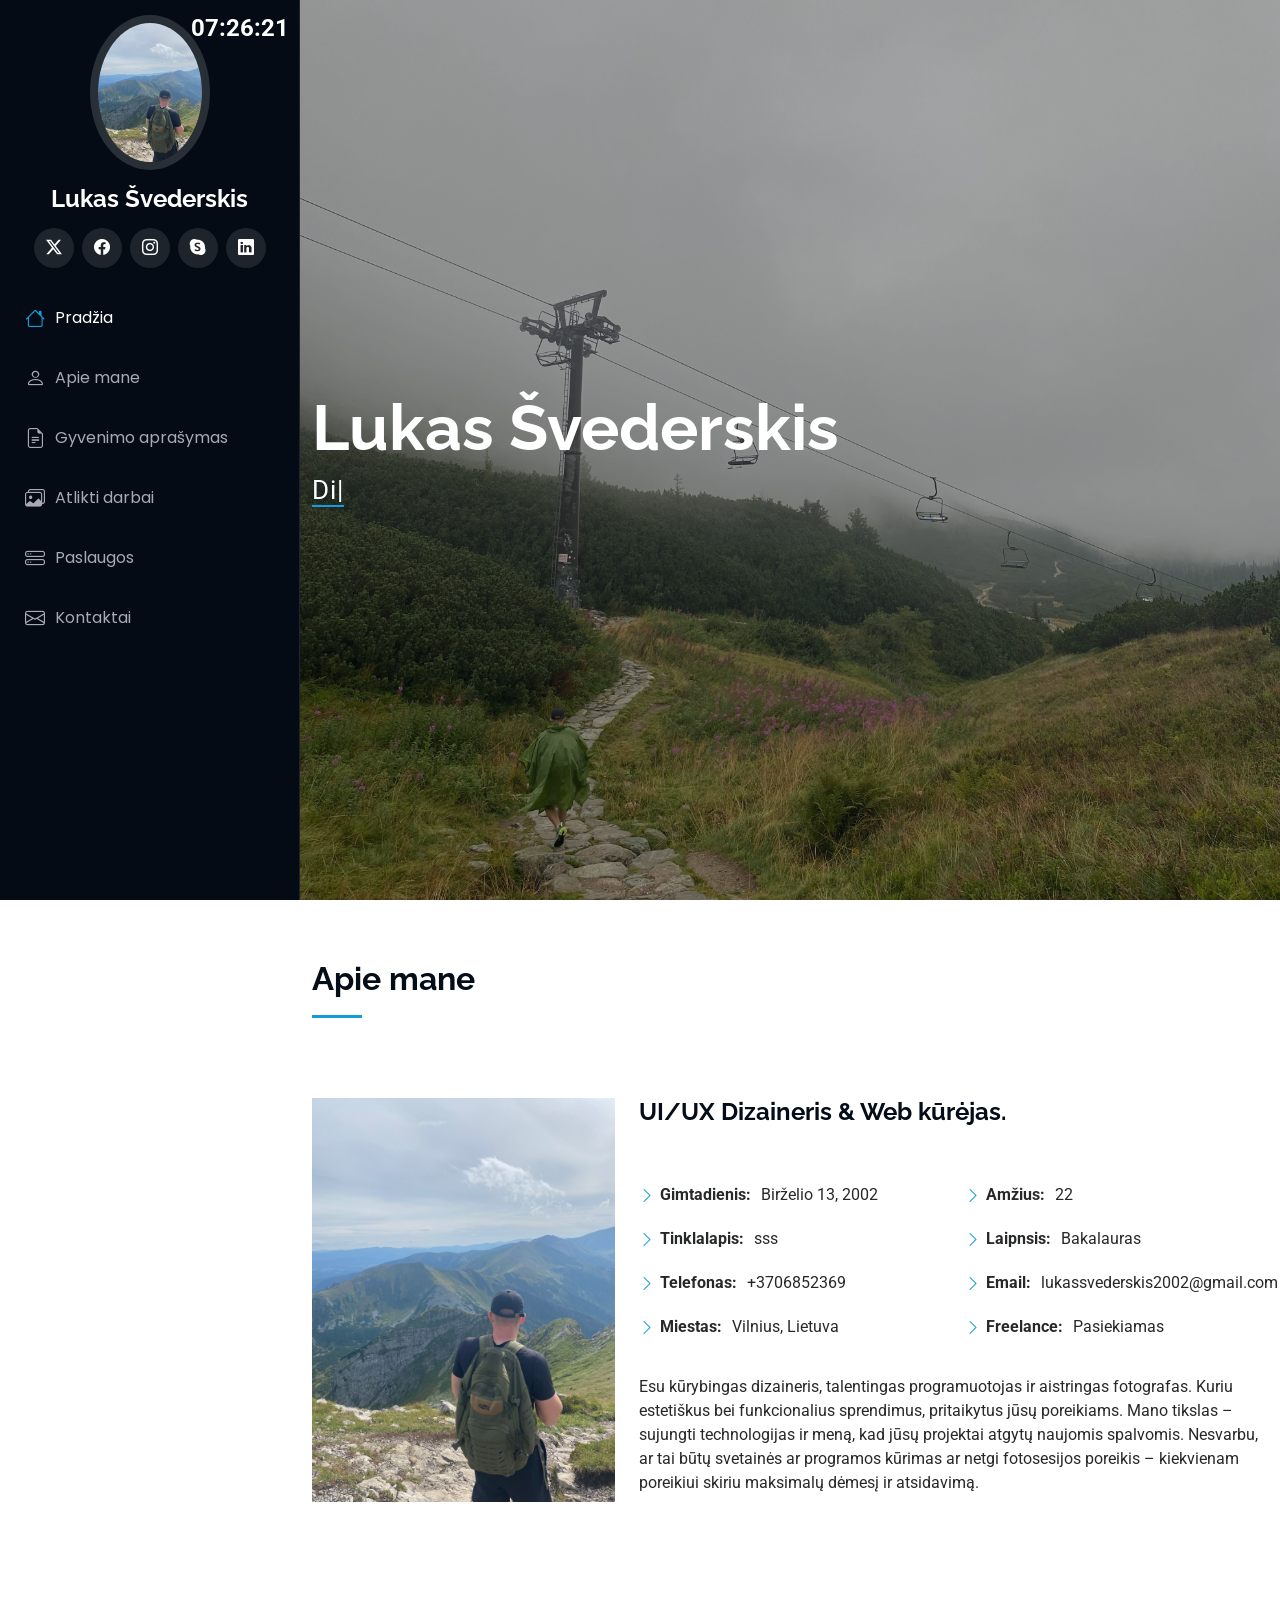
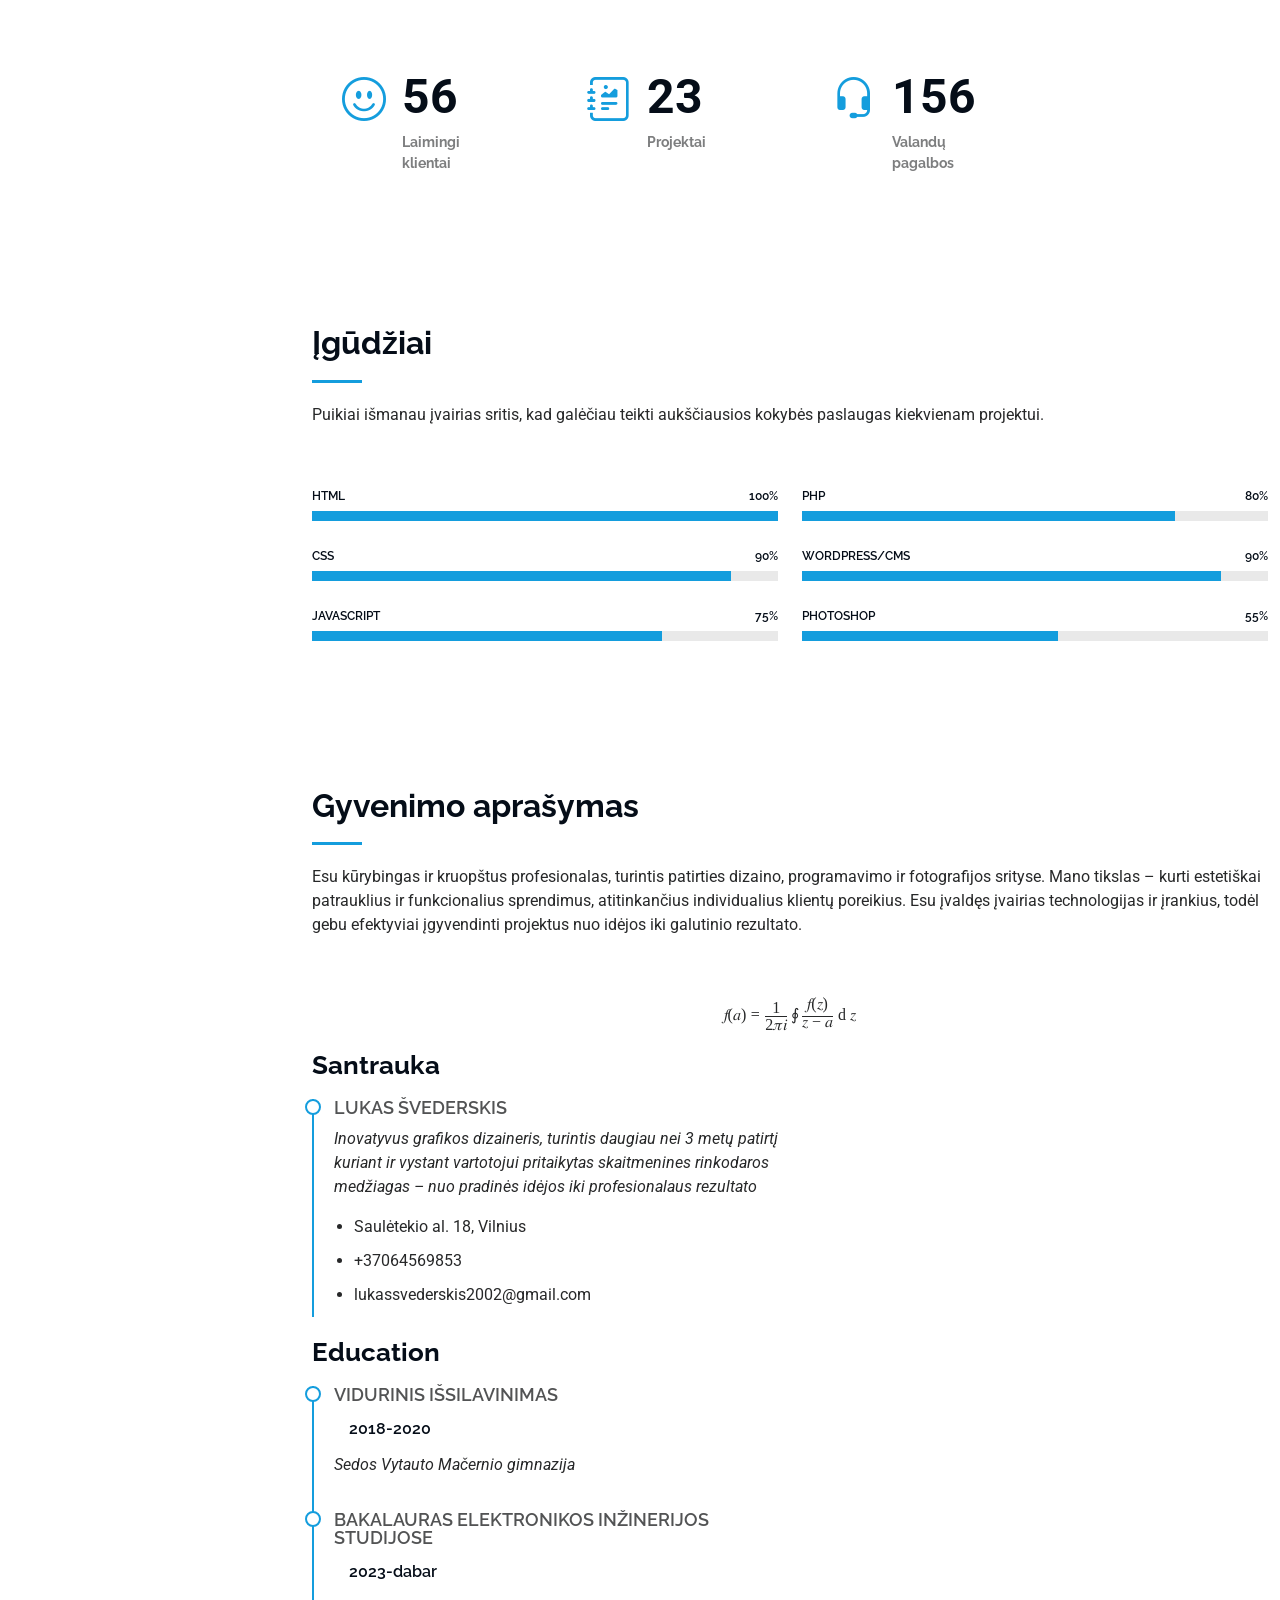
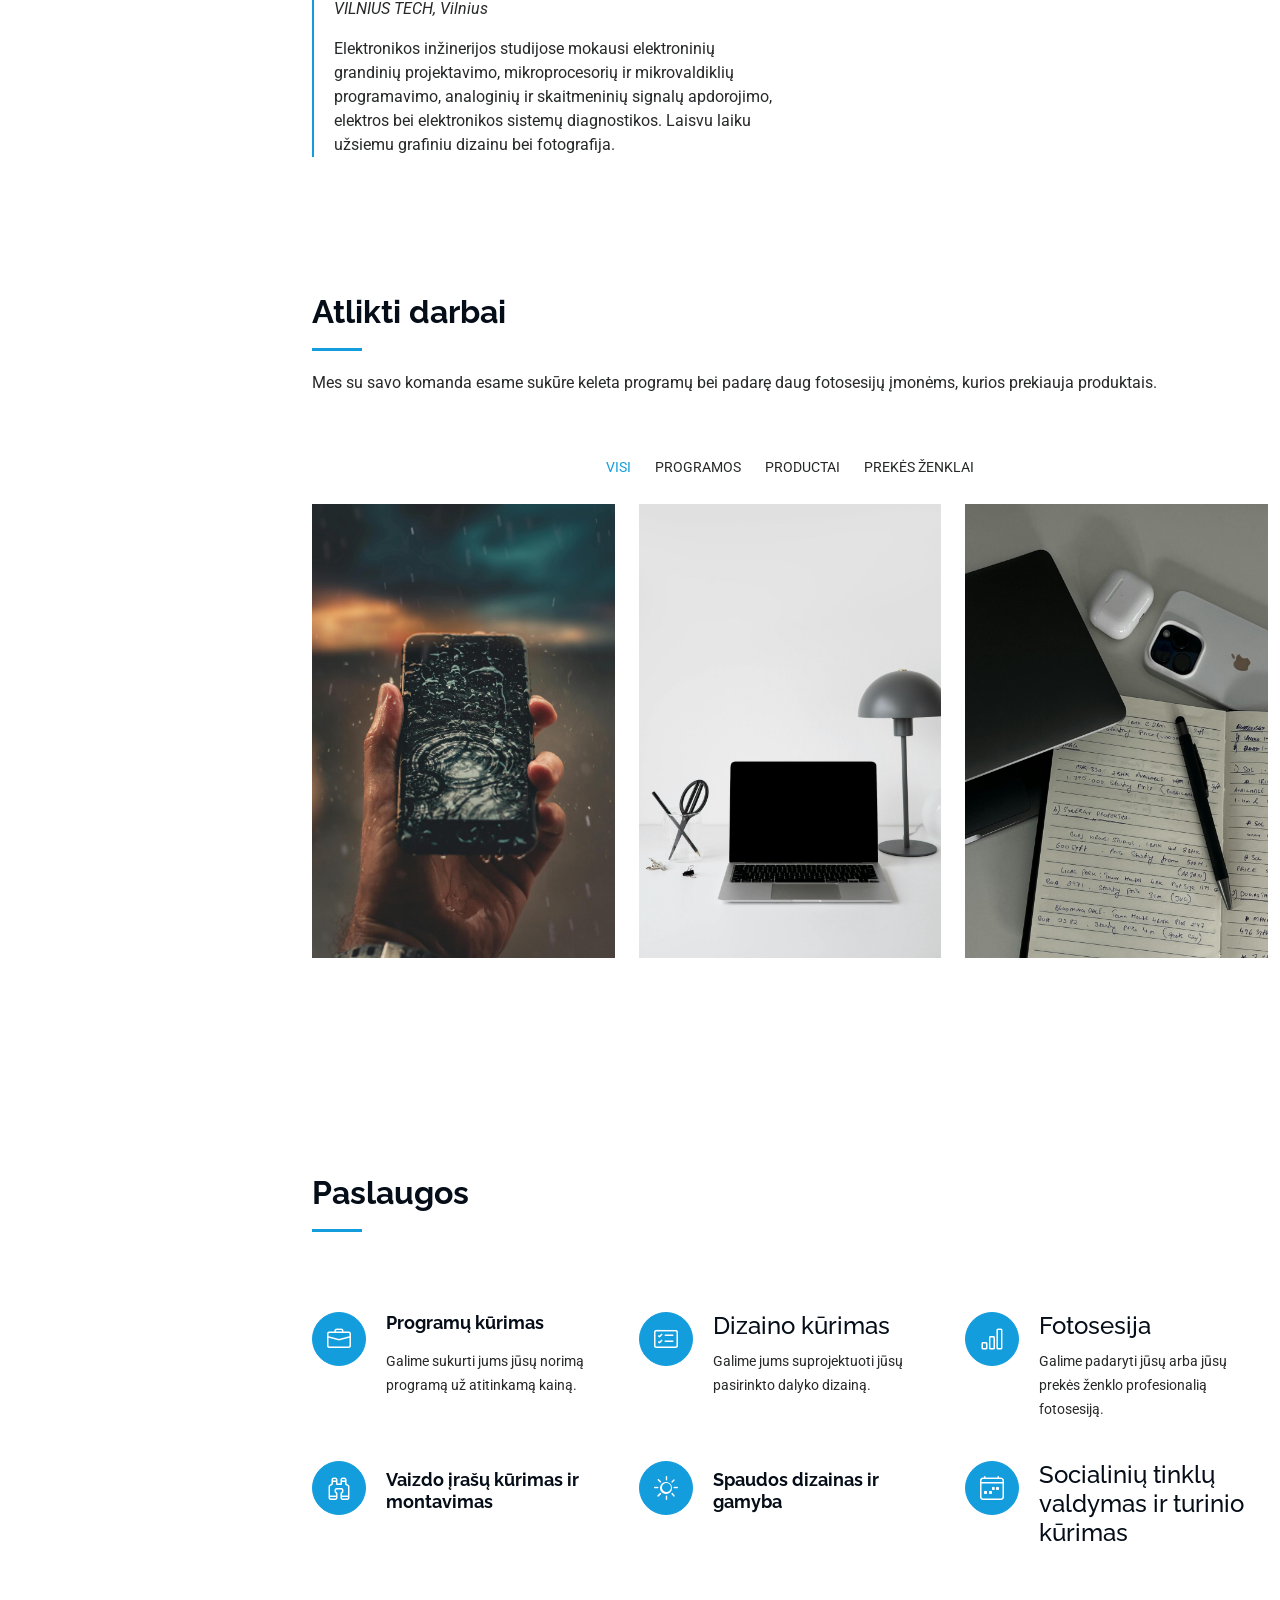
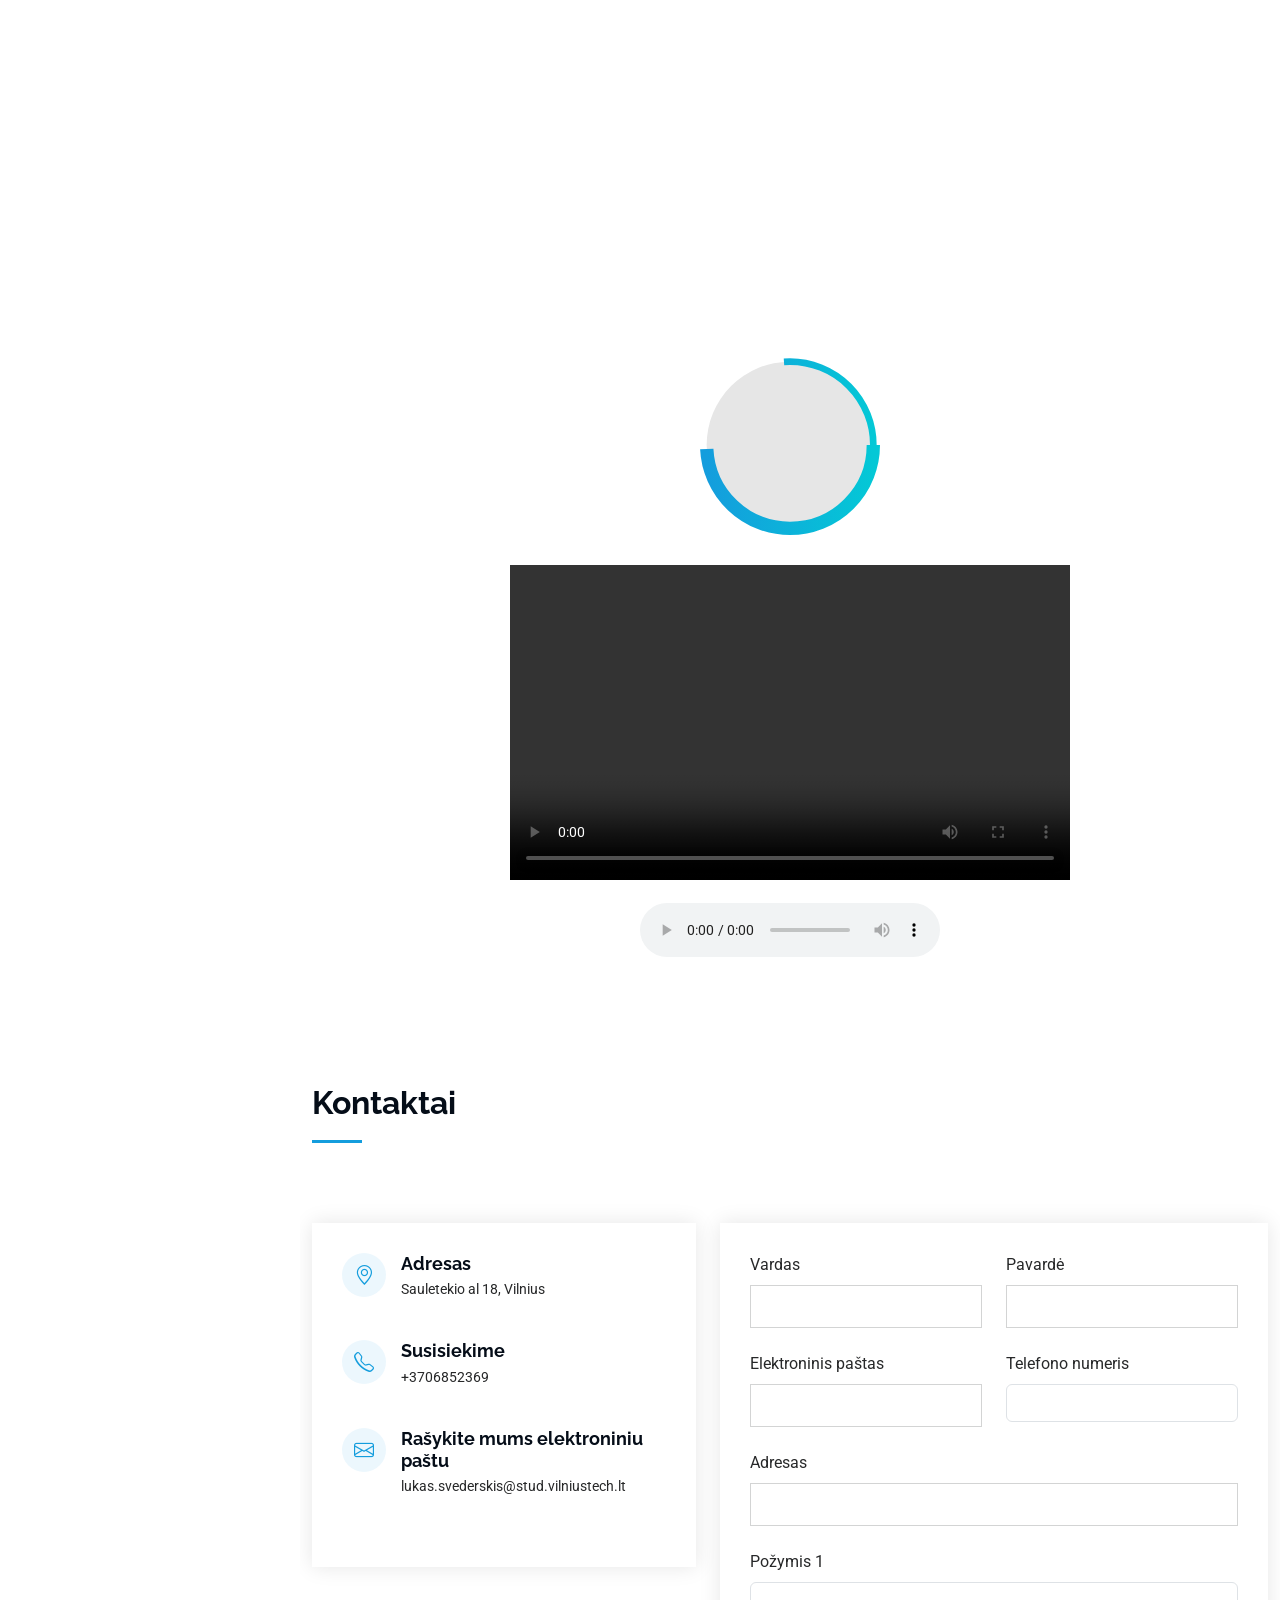
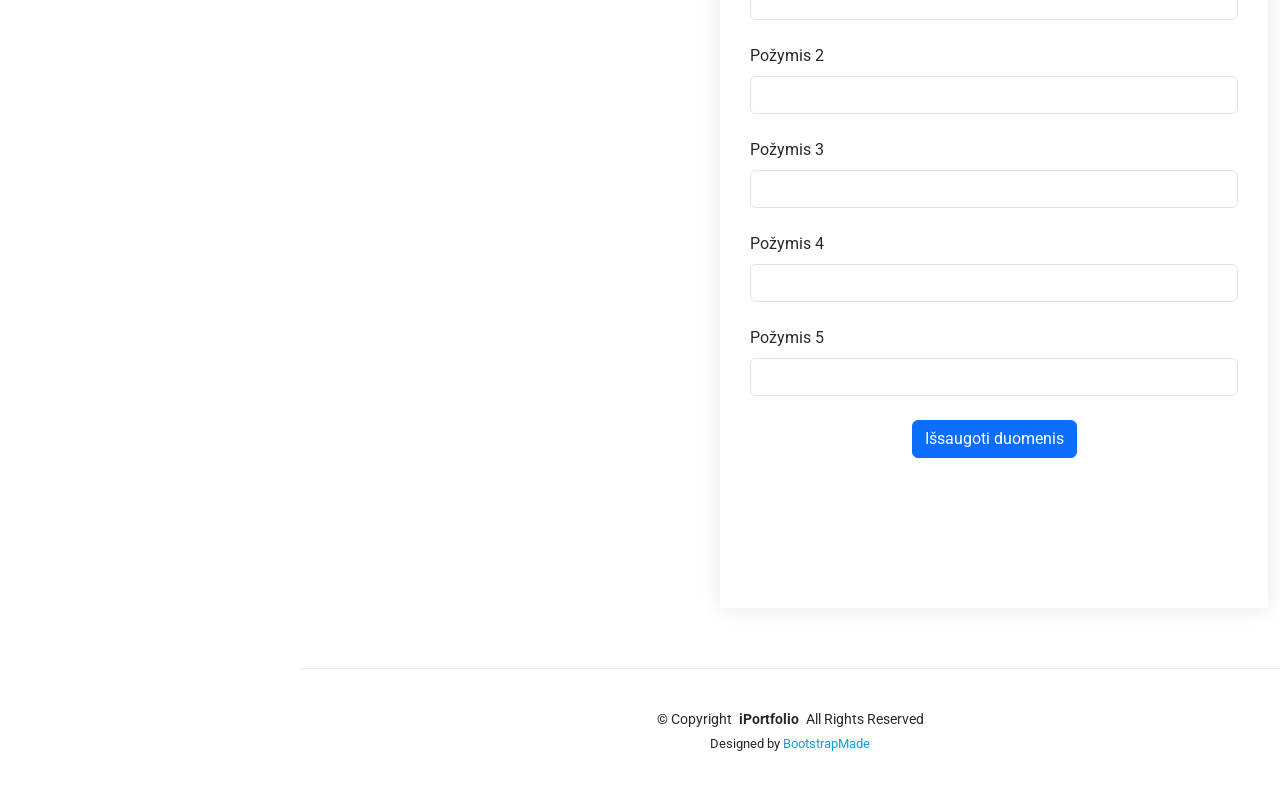
==== index.html @ 2f485b63 "Add files via upload" ====
<!DOCTYPE html>
<html lang="en">

<head>
  <meta charset="utf-8">
  <meta content="width=device-width, initial-scale=1.0" name="viewport">
  <title>Lukas Švederskis</title>
  <meta content="" name="description">
  <meta content="" name="keywords">

  <!-- Favicons -->
  <link href="assets/img/favicon.png" rel="icon">
  <link href="assets/img/apple-touch-icon.png" rel="apple-touch-icon">

  <!-- Fonts -->
  <link href="https://fonts.googleapis.com" rel="preconnect">
  <link href="https://fonts.gstatic.com" rel="preconnect" crossorigin>
  <link href="https://fonts.googleapis.com/css2?family=Roboto:ital,wght@0,100;0,300;0,400;0,500;0,700;0,900;1,100;1,300;1,400;1,500;1,700;1,900&family=Poppins:ital,wght@0,100;0,200;0,300;0,400;0,500;0,600;0,700;0,800;0,900;1,100;1,200;1,300;1,400;1,500;1,600;1,700;1,800;1,900&family=Raleway:ital,wght@0,100;0,200;0,300;0,400;0,500;0,600;0,700;0,800;0,900;1,100;1,200;1,300;1,400;1,500;1,600;1,700;1,800;1,900&display=swap" rel="stylesheet">

  <!-- Vendor CSS Files -->
  <link href="assets/vendor/bootstrap/css/bootstrap.min.css" rel="stylesheet">
  <link href="assets/vendor/bootstrap-icons/bootstrap-icons.css" rel="stylesheet">
  <link href="assets/vendor/aos/aos.css" rel="stylesheet">
  <link href="assets/vendor/glightbox/css/glightbox.min.css" rel="stylesheet">
  <link href="assets/vendor/swiper/swiper-bundle.min.css" rel="stylesheet">

  <!-- Main CSS File -->
  <link href="assets/css/main.css" rel="stylesheet">

  <!-- =======================================================
  * Template Name: iPortfolio
  * Template URL: https://bootstrapmade.com/iportfolio-bootstrap-portfolio-websites-template/
  * Updated: Jun 29 2024 with Bootstrap v5.3.3
  * Author: BootstrapMade.com
  * License: https://bootstrapmade.com/license/
  ======================================================== -->
  <!-- CIA PRASIDEDA 11 laboras-->
   <!-- MathJax Library -->
<script src="https://polyfill.io/v3/polyfill.min.js?features=es6"></script>
<script id="MathJax-script" async src="https://cdn.jsdelivr.net/npm/mathjax@3/es5/tex-mml-chtml.js"></script>
<!--CIA BAIGIASI 11 LABORAS-->
</head>

<body class="index-page">

  <header id="header" class="header dark-background d-flex flex-column">
    <div id="clock" style="font-size: 1.5rem; font-weight: bold;"></div> <!-- Laikrodis -->
    <i class="header-toggle d-xl-none bi bi-list"></i>
    <div class="profile-img">
      <img src="assets/img/my-profile-img.jpg" alt="" class="img-fluid rounded-circle">
    </div>

    <a href="index.html" class="logo d-flex align-items-center justify-content-center">
      <!-- Uncomment the line below if you also wish to use an image logo -->
      <!-- <img src="assets/img/logo.png" alt=""> -->
      <h1 class="sitename">Lukas Švederskis</h1>
    </a>

    <div class="social-links text-center">
      <a href="#" class="twitter"><i class="bi bi-twitter-x"></i></a>
      <a href="#" class="facebook"><i class="bi bi-facebook"></i></a>
      <a href="#" class="instagram"><i class="bi bi-instagram"></i></a>
      <a href="#" class="google-plus"><i class="bi bi-skype"></i></a>
      <a href="#" class="linkedin"><i class="bi bi-linkedin"></i></a>
    </div>

    <nav id="navmenu" class="navmenu">
      <ul>
        <li><a href="#hero" class="active"><i class="bi bi-house navicon"></i>Pradžia</a></li>
        <li><a href="#about"><i class="bi bi-person navicon"></i> Apie mane</a></li>
        <li><a href="#resume"><i class="bi bi-file-earmark-text navicon"></i> Gyvenimo aprašymas</a></li>
        <li><a href="#portfolio"><i class="bi bi-images navicon"></i> Atlikti darbai</a></li>
        <li><a href="#services"><i class="bi bi-hdd-stack navicon"></i> Paslaugos</a></li>
        <li><a href="#contact"><i class="bi bi-envelope navicon"></i> Kontaktai</a></li>
      </ul>
    </nav>

  </header>

  <main class="main">

    <!-- Hero Section -->
    <section id="hero" class="hero section dark-background">

      <img src="assets/img/hero-bg.jpg" alt="" data-aos="fade-in" class="">

      <div class="container" data-aos="fade-up" data-aos-delay="100">
        <h2>Lukas Švederskis</h2>
        <p><span class="typed" data-typed-items="Dizaineris, Programuotojas, Fotografas">Dizaineris</span><span class="typed-cursor typed-cursor--blink" aria-hidden="true"></span><span class="typed-cursor typed-cursor--blink" aria-hidden="true"></span></p>
      </div>

    </section><!-- /Hero Section -->

    <!-- About Section -->
    <section id="about" class="about section">

      <!-- Section Title -->
      <div class="container section-title" data-aos="fade-up">
        <h2>Apie mane</h2>
      </div><!-- End Section Title -->
      <div class="container" data-aos="fade-up" data-aos-delay="100">

        <div class="row gy-4 justify-content-center">
          <div class="col-lg-4">
            <img src="assets/img/my-profile-img.jpg" class="img-fluid" alt="">
          </div>
          <div class="col-lg-8 content">
            <h2>UI/UX Dizaineris &amp; Web kūrėjas.</h2>
            <p class="fst-italic py-3">
            </p>
            <div class="row">
              <div class="col-lg-6">
                <ul>
                  <li><i class="bi bi-chevron-right"></i> <strong>Gimtadienis:</strong> <span>Birželio 13, 2002</span></li>
                  <li><i class="bi bi-chevron-right"></i> <strong>Tinklalapis:</strong> <span>sss</span></li>
                  <li><i class="bi bi-chevron-right"></i> <strong>Telefonas:</strong> <span>+3706852369</span></li>
                  <li><i class="bi bi-chevron-right"></i> <strong>Miestas:</strong> <span>Vilnius, Lietuva</span></li>
                </ul>
              </div>
              <div class="col-lg-6">
                <ul>
                  <li><i class="bi bi-chevron-right"></i> <strong>Amžius:</strong> <span>22</span></li>
                  <li><i class="bi bi-chevron-right"></i> <strong>Laipnsis:</strong> <span>Bakalauras</span></li>
                  <li><i class="bi bi-chevron-right"></i> <strong>Email:</strong> <span>lukassvederskis2002@gmail.com</span></li>
                  <li><i class="bi bi-chevron-right"></i> <strong>Freelance:</strong> <span>Pasiekiamas</span></li>
                </ul>
              </div>
            </div>
            <p class="py-3">
              Esu kūrybingas dizaineris, talentingas programuotojas ir aistringas fotografas. Kuriu estetiškus bei funkcionalius sprendimus, pritaikytus jūsų poreikiams. 
              Mano tikslas – sujungti technologijas ir meną, kad jūsų projektai atgytų naujomis spalvomis.
              Nesvarbu, ar tai būtų svetainės ar programos kūrimas ar netgi fotosesijos poreikis – kiekvienam poreikiui skiriu maksimalų dėmesį ir atsidavimą.
            </p>
          </div>
        </div>

      </div>

    </section><!-- /About Section -->
    <!-- Stats Section -->
    <section id="stats" class="stats section">

      <div class="container" data-aos="fade-up" data-aos-delay="100">

        <div class="row gy-4">

          <div class="col-lg-3 col-md-6">
            <div class="stats-item">
              <i class="bi bi-emoji-smile"></i>
              <span data-purecounter-start="0" data-purecounter-end="56" data-purecounter-duration="1" class="purecounter"></span>
              <p><strong>Laimingi klientai</strong> <span></span></p>
            </div>
          </div><!-- End Stats Item -->

          <div class="col-lg-3 col-md-6">
            <div class="stats-item">
              <i class="bi bi-journal-richtext"></i>
              <span data-purecounter-start="0" data-purecounter-end="23" data-purecounter-duration="1" class="purecounter"></span>
              <p><strong>Projektai</strong> <span></span></p>
            </div>
          </div><!-- End Stats Item -->

          <div class="col-lg-3 col-md-6">
            <div class="stats-item">
              <i class="bi bi-headset"></i>
              <span data-purecounter-start="0" data-purecounter-end="156" data-purecounter-duration="1" class="purecounter"></span>
              <p><strong>Valandų pagalbos</strong> <span></span></p>
            </div>
          </div><!-- End Stats Item -->
        </div>

      </div>

    </section><!-- /Stats Section -->

    <!-- Skills Section -->
    <section id="skills" class="skills section">

      <!-- Section Title -->
      <div class="container section-title" data-aos="fade-up">
        <h2>Įgūdžiai</h2>
        <p>Puikiai išmanau įvairias sritis, kad galėčiau teikti aukščiausios kokybės paslaugas kiekvienam projektui.</p>
      </div><!-- End Section Title -->

      <div class="container" data-aos="fade-up" data-aos-delay="100">

        <div class="row skills-content skills-animation">

          <div class="col-lg-6">

            <div class="progress">
              <span class="skill"><span>HTML</span> <i class="val">100%</i></span>
              <div class="progress-bar-wrap">
                <div class="progress-bar" role="progressbar" aria-valuenow="100" aria-valuemin="0" aria-valuemax="100"></div>
              </div>
            </div><!-- End Skills Item -->

            <div class="progress">
              <span class="skill"><span>CSS</span> <i class="val">90%</i></span>
              <div class="progress-bar-wrap">
                <div class="progress-bar" role="progressbar" aria-valuenow="90" aria-valuemin="0" aria-valuemax="100"></div>
              </div>
            </div><!-- End Skills Item -->

            <div class="progress">
              <span class="skill"><span>JavaScript</span> <i class="val">75%</i></span>
              <div class="progress-bar-wrap">
                <div class="progress-bar" role="progressbar" aria-valuenow="75" aria-valuemin="0" aria-valuemax="100"></div>
              </div>
            </div><!-- End Skills Item -->

          </div>

          <div class="col-lg-6">

            <div class="progress">
              <span class="skill"><span>PHP</span> <i class="val">80%</i></span>
              <div class="progress-bar-wrap">
                <div class="progress-bar" role="progressbar" aria-valuenow="80" aria-valuemin="0" aria-valuemax="100"></div>
              </div>
            </div><!-- End Skills Item -->

            <div class="progress">
              <span class="skill"><span>WordPress/CMS</span> <i class="val">90%</i></span>
              <div class="progress-bar-wrap">
                <div class="progress-bar" role="progressbar" aria-valuenow="90" aria-valuemin="0" aria-valuemax="100"></div>
              </div>
            </div><!-- End Skills Item -->

            <div class="progress">
              <span class="skill"><span>Photoshop</span> <i class="val">55%</i></span>
              <div class="progress-bar-wrap">
                <div class="progress-bar" role="progressbar" aria-valuenow="55" aria-valuemin="0" aria-valuemax="100"></div>
              </div>
            </div><!-- End Skills Item -->

          </div>

        </div>

      </div>

    </section><!-- /Skills Section -->

    <!-- Resume Section -->
    <section id="resume" class="resume section">

      <!-- Section Title -->
      <div class="container section-title" data-aos="fade-up">
        <h2>Gyvenimo aprašymas</h2>
        <p>Esu kūrybingas ir kruopštus profesionalas, turintis patirties dizaino, programavimo ir fotografijos srityse. Mano tikslas – kurti estetiškai patrauklius ir funkcionalius sprendimus, atitinkančius individualius klientų poreikius. Esu įvaldęs įvairias technologijas ir įrankius, todėl gebu efektyviai įgyvendinti projektus nuo idėjos iki galutinio rezultato.</p>
      </div><!-- End Section Title -->
<!--PRADZIA 11 laboro-->
<!-- MathML formulės pradžia -->
<math xmlns="http://www.w3.org/1998/Math/MathML" display="block">
  <!-- Funkcijos simbolis f(a) -->
  <mi>f</mi> <!-- "mi" žymė skirta kintamiesiems ar raidėms -->
  <mo>(</mo> <!-- "mo" žymė naudojama operatoriams (šiuo atveju – skliaustas) -->
  <mi>a</mi> <!-- "mi" žymė raidės "a" reikšmei -->
  <mo>)</mo> <!-- "mo" žymė naudojama operatoriams (uždarantis skliaustas) -->
  <mo>=</mo> <!-- "mo" žymė lygybės ženklui -->

  <!-- Trupmena -->
  <mfrac>
    <mn>1</mn> <!-- "mn" žymė naudojama skaičiams -->
    <mrow>
      <mn>2</mn> <!-- Skaičius 2 -->
      <mi>π</mi> <!-- Simbolis pi -->
      <mi>i</mi> <!-- Kintamasis i -->
    </mrow>
  </mfrac>

  <!-- Integralinis ženklas -->
  <mo>∮</mo> <!-- "mo" žymė – žymi integralą -->

  <!-- Integralinis trupmenos vidus -->
  <mfrac>
    <mrow>
      <mi>f</mi> <!-- Funkcijos simbolis f -->
      <mo>(</mo>
      <mi>z</mi> <!-- Kintamasis z -->
      <mo>)</mo>
    </mrow>
    <mrow>
      <mi>z</mi> <!-- Kintamasis z -->
      <mo>−</mo> <!-- Minusas -->
      <mi>a</mi> <!-- Kintamasis a -->
    </mrow>
  </mfrac>

  <!-- Diferencialas -->
  <mo>d</mo> <!-- Diferencialo simbolis -->
  <mi>z</mi> <!-- Kintamasis z -->
</math>

<!--PABAIGA 11 LABORO-->
      <div class="container">

        <div class="row">

          <div class="col-lg-6" data-aos="fade-up" data-aos-delay="100">
            <h3 class="resume-title">Santrauka</h3>

            <div class="resume-item pb-0">
              <h4>Lukas Švederskis</h4>
              <p><em>Inovatyvus grafikos dizaineris, turintis daugiau nei 3 metų patirtį kuriant ir vystant vartotojui pritaikytas skaitmenines rinkodaros medžiagas – nuo pradinės idėjos iki profesionalaus rezultato</em></p>
              <ul>
                <li>Saulėtekio al. 18, Vilnius</li>
                <li>+37064569853</li>
                <li>lukassvederskis2002@gmail.com</li>
              </ul>
            </div><!-- Edn Resume Item -->

            <h3 class="resume-title">Education</h3>
            <div class="resume-item">
              <h4>Vidurinis išsilavinimas</h4>
              <h5>2018-2020</h5>
              <p><em>Sedos Vytauto Mačernio gimnazija</em></p>
            </div><!-- Edn Resume Item -->

            <div class="resume-item">
              <h4>Bakalauras elektronikos inžinerijos studijose</h4>
              <h5>2023-dabar</h5>
              <p><em>VILNIUS TECH, Vilnius</em></p>
              <p>Elektronikos inžinerijos studijose mokausi elektroninių grandinių projektavimo, mikroprocesorių ir mikrovaldiklių programavimo, analoginių ir skaitmeninių signalų apdorojimo, elektros bei elektronikos sistemų diagnostikos. Laisvu laiku užsiemu grafiniu dizainu bei fotografija.</p>
            </div><!-- Edn Resume Item -->

          </div>

        </div>

      </div>

    </section><!-- /Resume Section -->

    <!-- Portfolio Section -->
    <section id="portfolio" class="portfolio section">

      <!-- Section Title -->
      <div class="container section-title" data-aos="fade-up">
        <h2>Atlikti darbai</h2>
        <p>Mes su savo komanda esame sukūre keleta programų bei padarę daug fotosesijų įmonėms, kurios prekiauja produktais.</p>
      </div><!-- End Section Title -->

      <div class="container">

        <div class="isotope-layout" data-default-filter="*" data-layout="masonry" data-sort="original-order">

          <ul class="portfolio-filters isotope-filters" data-aos="fade-up" data-aos-delay="100">
            <li data-filter="*" class="filter-active">Visi</li>
            <li data-filter=".filter-app">Programos</li>
            <li data-filter=".filter-product">Productai</li>
            <li data-filter=".filter-branding">Prekės ženklai</li>
          </ul><!-- End Portfolio Filters -->

          <div class="row gy-4 isotope-container" data-aos="fade-up" data-aos-delay="200">

            <div class="col-lg-4 col-md-6 portfolio-item isotope-item filter-app">
              <div class="portfolio-content h-100">
                <img src="assets/img/portfolio/app-1.jpg" class="img-fluid" alt="">
                <div class="portfolio-info">
                  <h4>Programa 1</h4>
                  <p>Programa</p>
                  <a href="assets/img/portfolio/app-1.jpg" title="Programa 1" data-gallery="portfolio-gallery-app" class="glightbox preview-link"><i class="bi bi-zoom-in"></i></a>
                </div>
              </div>
            </div><!-- End Portfolio Item -->

            <div class="col-lg-4 col-md-6 portfolio-item isotope-item filter-product">
              <div class="portfolio-content h-100">
                <img src="assets/img/portfolio/product-1.jpg" class="img-fluid" alt="">
                <div class="portfolio-info">
                  <h4>Produktas 1</h4>
                  <p>Fotosesija</p>
                  <a href="assets/img/portfolio/product-1.jpg" title="Produktas 1" data-gallery="portfolio-gallery-product" class="glightbox preview-link"><i class="bi bi-zoom-in"></i></a>
                </div>
              </div>
            </div><!-- End Portfolio Item -->

            <div class="col-lg-4 col-md-6 portfolio-item isotope-item filter-branding">
              <div class="portfolio-content h-100">
                <img src="assets/img/portfolio/branding-1.jpg" class="img-fluid" alt="">
                <div class="portfolio-info">
                  <h4>Prekės ženklas 1</h4>
                  <p>Fotosesija</p>
                  <a href="assets/img/portfolio/branding-1.jpg" title="Prekės ženklas 1" data-gallery="portfolio-gallery-branding" class="glightbox preview-link"><i class="bi bi-zoom-in"></i></a>
                </div>
              </div>
            </div><!-- End Portfolio Item -->

            <div class="col-lg-4 col-md-6 portfolio-item isotope-item filter-app">
              <div class="portfolio-content h-100">
                <img src="assets/img/portfolio/app-2.jpg" class="img-fluid" alt="">
                <div class="portfolio-info">
                  <h4>Programa 2</h4>
                  <p>Padėjome įmonei sukurti bankininkystės programą</p>
                  <a href="assets/img/portfolio/app-2.jpg" title="Programa 2" data-gallery="portfolio-gallery-app" class="glightbox preview-link"><i class="bi bi-zoom-in"></i></a>
                </div>
              </div>
            </div><!-- End Portfolio Item -->

            <div class="col-lg-4 col-md-6 portfolio-item isotope-item filter-product">
              <div class="portfolio-content h-100">
                <img src="assets/img/portfolio/product-2.jpg" class="img-fluid" alt="">
                <div class="portfolio-info">
                  <h4>Produktas 2</h4>
                  <p>Padarėme naujos įmonės produktų fotosesiją</p>
                  <a href="assets/img/portfolio/product-2.jpg" title="Produktas 2" data-gallery="portfolio-gallery-product" class="glightbox preview-link"><i class="bi bi-zoom-in"></i></a>
                </div>
              </div>
            </div><!-- End Portfolio Item -->

            <div class="col-lg-4 col-md-6 portfolio-item isotope-item filter-branding">
              <div class="portfolio-content h-100">
                <img src="assets/img/portfolio/branding-2.jpg" class="img-fluid" alt="">
                <div class="portfolio-info">
                  <h4>Prekės ženklas 2</h4>
                  <p>Padarėme fotosesiją žinomam prekės ženklui</p>
                  <a href="assets/img/portfolio/branding-2.jpg" title="Prekės ženklas 2" data-gallery="portfolio-gallery-branding" class="glightbox preview-link"><i class="bi bi-zoom-in"></i></a>
                </div>
              </div>
            </div><!-- End Portfolio Item -->

            <div class="col-lg-4 col-md-6 portfolio-item isotope-item filter-app">
              <div class="portfolio-content h-100">
                <img src="assets/img/portfolio/app-3.jpg" class="img-fluid" alt="">
                <div class="portfolio-info">
                  <h4>Programa 3</h4>
                  <p>Sukūrėme stabilaus kvėpavimo pagalbai programėlę</p>
                  <a href="assets/img/portfolio/app-3.jpg" title="Programa 3" data-gallery="portfolio-gallery-app" class="glightbox preview-link"><i class="bi bi-zoom-in"></i></a>
                </div>
              </div>
            </div><!-- End Portfolio Item -->

            <div class="col-lg-4 col-md-6 portfolio-item isotope-item filter-product">
              <div class="portfolio-content h-100">
                <img src="assets/img/portfolio/product-3.jpg" class="img-fluid" alt="">
                <div class="portfolio-info">
                  <h4>Produktas 3</h4>
                  <p>Padarėme naujos įmonės produktų fotosesiją</p>
                  <a href="assets/img/portfolio/product-3.jpg" title="Produktas 3" data-gallery="portfolio-gallery-product" class="glightbox preview-link"><i class="bi bi-zoom-in"></i></a>
                </div>
              </div>
            </div><!-- End Portfolio Item -->

            <div class="col-lg-4 col-md-6 portfolio-item isotope-item filter-branding">
              <div class="portfolio-content h-100">
                <img src="assets/img/portfolio/branding-3.jpg" class="img-fluid" alt="">
                <div class="portfolio-info">
                  <h4>Prekės ženklas 3</h4>
                  <p>Fotosesija</p>
                  <a href="assets/img/portfolio/branding-3.jpg" title="Branding 2" data-gallery="portfolio-gallery-branding" class="glightbox preview-link"><i class="bi bi-zoom-in"></i></a>
                </div>
              </div>
            </div><!-- End Portfolio Item -->
          </div><!-- End Portfolio Container -->

        </div>

      </div>

    </section><!-- /Portfolio Section -->

    <!-- Services Section -->
    <section id="services" class="services section">
      <div class="container section-title" data-aos="fade-up">
        <h2>Paslaugos</h2>
      </div><!-- End Section Title -->
      
      <div class="container">
      
        <div class="row gy-4">
      
          <div class="col-lg-4 col-md-6 service-item d-flex" data-aos="fade-up" data-aos-delay="100">
            <div class="icon flex-shrink-0"><i class="bi bi-briefcase"></i></div>
            <div>
              <h4 class="title"><a>Programų kūrimas</a></h4>
              <p class="description">Galime sukurti jums jūsų norimą programą už atitinkamą kainą.</p>
            </div>
          </div>
          <!-- End Service Item -->
      
          <div class="col-lg-4 col-md-6 service-item d-flex" data-aos="fade-up" data-aos-delay="200">
            <div class="icon flex-shrink-0"><i class="bi bi-card-checklist"></i></div>
            <div>
              <h4>Dizaino kūrimas</a></h4>
              <p class="description">Galime jums suprojektuoti jūsų pasirinkto dalyko dizainą.</p>
            </div>
          </div><!-- End Service Item -->
      
          <div class="col-lg-4 col-md-6 service-item d-flex" data-aos="fade-up" data-aos-delay="300">
            <div class="icon flex-shrink-0"><i class="bi bi-bar-chart"></i></div>
            <div>
              <h4>Fotosesija</h4>
              <p class="description">Galime padaryti jūsų arba jūsų prekės ženklo profesionalią fotosesiją.</p>
            </div>
          </div><!-- End Service Item -->
      
          <div class="col-lg-4 col-md-6 service-item d-flex" data-aos="fade-up" data-aos-delay="400">
            <div class="icon flex-shrink-0"><i class="bi bi-binoculars"></i></div>
            <div>
              <h4></h4>
              <h4 class="title"><a>Vaizdo įrašų kūrimas ir montavimas</a></h4>
            </div>
          </div><!-- End Service Item -->
      
          <div class="col-lg-4 col-md-6 service-item d-flex" data-aos="fade-up" data-aos-delay="500">
            <div class="icon flex-shrink-0"><i class="bi bi-brightness-high"></i></div>
            <div>
              <h4></h4>
              <h4 class="title">Spaudos dizainas ir gamyba</h4>
            </div>
          </div><!-- End Service Item -->
      
          <div class="col-lg-4 col-md-6 service-item d-flex" data-aos="fade-up" data-aos-delay="600">
            <div class="icon flex-shrink-0"><i class="bi bi-calendar4-week"></i></div>
            <div>
              <h4>Socialinių tinklų valdymas ir turinio kūrimas</h4>
            </div>
          </div><!-- End Service Item -->
      
        </div>
      
        <!-- YouTube video integration -->
        <div class="row mt-5">
          <div class="col-12 text-center">
            <iframe 
              width="560" 
              height="315" 
              src="https://www.youtube.com/embed/HD13eq_Pmp8" 
              title="YouTube video player" 
              frameborder="0" 
              allow="accelerometer; autoplay; clipboard-write; encrypted-media; gyroscope; picture-in-picture" 
              allowfullscreen>
            </iframe>
          </div>
        </div>
        <!-- End YouTube video -->
<!--11 lab-->
<div class="animation-container">
  <!-- SVG Animacija -->
  <svg xmlns="http://www.w3.org/2000/svg" viewBox="0 0 120 120" width="200" height="200">
    <!-- Gradientas -->
    <defs>
      <linearGradient id="gradient" x1="0%" y1="0%" x2="100%" y2="0%">
        <stop offset="0%" stop-color="#149ddd" />
        <stop offset="100%" stop-color="#04c8d6" />
      </linearGradient>
    </defs>
    <!-- Fonas -->
    <circle cx="60" cy="60" r="50" fill="#e6e6e6" />
    <!-- Animuotas žiedas -->
    <circle
      cx="60"
      cy="60"
      r="50"
      fill="none"
      stroke="url(#gradient)"
      stroke-width="8"
      stroke-dasharray="314"
      stroke-dashoffset="314">
      <animate
        attributeName="stroke-dashoffset"
        from="314"
        to="0"
        dur="2s"
        repeatCount="indefinite" />
    </circle>
    <!-- Judanti šviesa -->
    <circle
      cx="60"
      cy="60"
      r="50"
      fill="none"
      stroke="url(#gradient)"
      stroke-width="4"
      stroke-dasharray="157"
      stroke-dashoffset="0">
      <animate
        attributeName="stroke-dashoffset"
        from="0"
        to="-471"
        dur="2s"
        repeatCount="indefinite" />
    </circle>
  </svg>
</div>
<!--11 lab-->
        <!-- HTML Video Integration -->
        <div class="row mt-3">
          <div class="col-12 text-center">
            <video width="560" height="315" controls>
              <source src="assets/img/portfolio/videkas.MOV" type="video/mp4">
              Jūsų naršyklė nepalaiko vaizdo įrašo.
            </video>
          </div>
        </div>
    <!-- End HTML Video -->

    <!-- HTML Audio Integration -->
        <div class="row mt-3">
          <div class="col-12 text-center">
            <audio controls>
            <source src="assets/img/portfolio/audio.m4a" type="audio/mpeg">
            Jūsų naršyklė nepalaiko garso įrašo.
          </audio>
        </div>
      </div>
    <!-- End HTML Audio -->
      
      </div>

    </section><!-- /Services Section -->
          </div>
          <div class="swiper-pagination"></div>
        </div>

      </div>

    </section><!-- /Testimonials Section -->

    <!-- Contact Section -->
    <section id="contact" class="contact section">

      <!-- Section Title -->
      <div class="container section-title" data-aos="fade-up">
        <h2>Kontaktai</h2>
      </div><!-- End Section Title -->

      <div class="container" data-aos="fade-up" data-aos-delay="100">

        <div class="row gy-4">

          <div class="col-lg-5">

            <div class="info-wrap">
              <div class="info-item d-flex" data-aos="fade-up" data-aos-delay="200">
                <i class="bi bi-geo-alt flex-shrink-0"></i>
                <div>
                  <h3>Adresas</h3>
                  <p>Sauletekio al 18, Vilnius</p>
                </div>
              </div><!-- End Info Item -->

              <div class="info-item d-flex" data-aos="fade-up" data-aos-delay="300">
                <i class="bi bi-telephone flex-shrink-0"></i>
                <div>
                  <h3>Susisiekime</h3>
                  <p>+3706852369</p>
                </div>
              </div><!-- End Info Item -->

              <div class="info-item d-flex" data-aos="fade-up" data-aos-delay="400">
                <i class="bi bi-envelope flex-shrink-0"></i>
                <div>
                  <h3>Rašykite mums elektroniniu paštu</h3>
                  <p>lukas.svederskis@stud.vilniustech.lt</p>
                </div>
              </div><!-- End Info Item -->
            </div>
          </div><!-- End Contact Form -->

          <div class="col-lg-7">
            <form id="contact-form" class="php-email-form" data-aos="fade-up" data-aos-delay="200">
              <div class="row gy-4">
                <!-- Vardas -->
                <div class="col-md-6">
                  <label for="name-field" class="pb-2">Vardas</label>
                  <input type="text" name="name" id="name-field" class="form-control" required="">
                </div>
                <!-- Pavardė -->
                <div class="col-md-6">
                  <label for="surname-field" class="pb-2">Pavardė</label>
                  <input type="text" name="surname" id="surname-field" class="form-control" required="">
                </div>
                <!-- Elektroninis paštas -->
                <div class="col-md-6">
                  <label for="email-field" class="pb-2">Elektroninis paštas</label>
                  <input type="email" name="email" id="email-field" class="form-control" required="">
                </div>
                <!-- Telefono numeris -->
                <div class="col-md-6">
                  <label for="phone-field" class="pb-2">Telefono numeris</label>
                  <input type="tel" name="phone" id="phone-field" class="form-control" required="">
                </div>
                <!-- Adresas -->
                <div class="col-md-12">
                  <label for="address-field" class="pb-2">Adresas</label>
                  <input type="text" name="address" id="address-field" class="form-control" required="">
                </div>
                <!-- Požymiai -->
                <div class="col-md-12">
                  <label for="attribute-1" class="pb-2">Požymis 1</label>
                  <input type="number" id="attribute-1" class="form-control" required="">
                </div>
                <div class="col-md-12">
                  <label for="attribute-2" class="pb-2">Požymis 2</label>
                  <input type="number" id="attribute-2" class="form-control" required="">
                </div>
                <div class="col-md-12">
                  <label for="attribute-3" class="pb-2">Požymis 3</label>
                  <input type="number" id="attribute-3" class="form-control" required="">
                </div>
                <div class="col-md-12">
                  <label for="attribute-4" class="pb-2">Požymis 4</label>
                  <input type="number" id="attribute-4" class="form-control" required="">
                </div>
                <div class="col-md-12">
                  <label for="attribute-5" class="pb-2">Požymis 5</label>
                  <input type="number" id="attribute-5" class="form-control" required="">
                </div>
                <!-- Mygtukas -->
                <div class="col-md-12 text-center">
                  <button type="button" id="submit-button" class="btn btn-primary">Išsaugoti duomenis</button>
                </div>
              </div>
              <div id="data-output"></div>
            </form>
          </div>
        </div>

      </div>

    </section><!-- /Contact Section -->
  </main>

  <footer id="footer" class="footer position-relative">

    <div class="container">
      <div class="copyright text-center ">
        <p>© <span>Copyright</span> <strong class="px-1 sitename">iPortfolio</strong> <span>All Rights Reserved</span></p>
      </div>
      <div class="credits">
        <!-- All the links in the footer should remain intact. -->
        <!-- You can delete the links only if you've purchased the pro version. -->
        <!-- Licensing information: https://bootstrapmade.com/license/ -->
        <!-- Purchase the pro version with working PHP/AJAX contact form: [buy-url] -->
        Designed by <a href="https://bootstrapmade.com/">BootstrapMade</a>
      </div>
    </div>

  </footer>
  <!-- Scroll Top -->
  <a href="#" id="scroll-top" class="scroll-top d-flex align-items-center justify-content-center"><i class="bi bi-arrow-up-short"></i></a>

  <!-- Preloader -->
  <div id="preloader"></div>

  <!-- Vendor JS Files -->
  <script src="assets/vendor/bootstrap/js/bootstrap.bundle.min.js"></script>
  <script src="assets/vendor/php-email-form/validate.js"></script>
  <script src="assets/vendor/aos/aos.js"></script>
  <script src="assets/vendor/typed.js/typed.umd.js"></script>
  <script src="assets/vendor/purecounter/purecounter_vanilla.js"></script>
  <script src="assets/vendor/waypoints/noframework.waypoints.js"></script>
  <script src="assets/vendor/glightbox/js/glightbox.min.js"></script>
  <script src="assets/vendor/imagesloaded/imagesloaded.pkgd.min.js"></script>
  <script src="assets/vendor/isotope-layout/isotope.pkgd.min.js"></script>
  <script src="assets/vendor/swiper/swiper-bundle.min.js"></script>

  <!-- Main JS File -->
  <script src="assets/js/main.js"></script>
  <script src="assets/js/functions.js"></script>
  
  <!-- Add Dark Mode Toggle Button -->
  <button id="mode-toggle" style="position: fixed; bottom: 20px; right: 20px; padding: 10px 20px; background: #149ddd; color: #fff; border: none; border-radius: 5px; cursor: pointer;">
    Toggle Dark Mode
  </button>
  <script src="assets/js/time.js"></script>
  <script src="assets/js/rinkimas.js"></script>
  <!--<script src="assets/js/tikrinimas.js"></script> -->
  </body>

</html>
---- assets/css/main.css ----
/**
* Template Name: iPortfolio
* Template URL: https://bootstrapmade.com/iportfolio-bootstrap-portfolio-websites-template/
* Updated: Jun 29 2024 with Bootstrap v5.3.3
* Author: BootstrapMade.com
* License: https://bootstrapmade.com/license/
*/

/*--------------------------------------------------------------
# Font & Color Variables
# Help: https://bootstrapmade.com/color-system/
--------------------------------------------------------------*/
/* Fonts */
/* Default Light Mode Variables */
/*VA CIA PRIES ROOTUS*/
:root {
  --default-font: "Roboto",  system-ui, -apple-system, "Segoe UI", Roboto, "Helvetica Neue", Arial, "Noto Sans", "Liberation Sans", sans-serif, "Apple Color Emoji", "Segoe UI Emoji", "Segoe UI Symbol", "Noto Color Emoji";
  --heading-font: "Raleway",  sans-serif;
  --nav-font: "Poppins",  sans-serif;
}

/* Global Colors - The following color variables are used throughout the website. Updating them here will change the color scheme of the entire website */
:root { 
  --background-color: #ffffff; /* Background color for the entire website, including individual sections */
  --default-color: #272829; /* Default color used for the majority of the text content across the entire website */
  --heading-color: #050d18; /* Color for headings, subheadings and title throughout the website */
  --accent-color: #149ddd; /* Accent color that represents your brand on the website. It's used for buttons, links, and other elements that need to stand out */
  --surface-color: #ffffff; /* The surface color is used as a background of boxed elements within sections, such as cards, icon boxes, or other elements that require a visual separation from the global background. */
  --contrast-color: #ffffff; /* Contrast color for text, ensuring readability against backgrounds of accent, heading, or default colors. */
}

/* Nav Menu Colors - The following color variables are used specifically for the navigation menu. They are separate from the global colors to allow for more customization options */
:root {
  --nav-color: #a8a9b4;  /* The default color of the main navmenu links */
  --nav-hover-color: #ffffff; /* Applied to main navmenu links when they are hovered over or active */
  --nav-mobile-background-color: #040b14; /* Used as the background color for mobile navigation menu */
  --nav-dropdown-background-color: #040b14; /* Used as the background color for dropdown items that appear when hovering over primary navigation items */
  --nav-dropdown-color: #a8a9b4; /* Used for navigation links of the dropdown items in the navigation menu. */
  --nav-dropdown-hover-color: #ffffff; /* Similar to --nav-hover-color, this color is applied to dropdown navigation links when they are hovered over. */
}

/* Color Presets - These classes override global colors when applied to any section or element, providing reuse of the sam color scheme. */

.light-background {
  --background-color: #f4fafd;
  --surface-color: #ffffff;
}

.dark-background {
  --background-color: #040b14;
  --default-color: #ffffff;
  --heading-color: #ffffff;
  --surface-color: #151f2b;
  --contrast-color: #ffffff;
}

/* Smooth scroll */
:root {
  scroll-behavior: smooth;
}

/*--------------------------------------------------------------
# General Styling & Shared Classes
--------------------------------------------------------------*/
body {
  color: var(--default-color);
  background-color: var(--background-color);
  font-family: var(--default-font);
}

a {
  color: var(--accent-color);
  text-decoration: none;
  transition: 0.3s;
}

a:hover {
  color: color-mix(in srgb, var(--accent-color), transparent 25%);
  text-decoration: none;
}

h1,
h2,
h3,
h4,
h5,
h6 {
  color: var(--heading-color);
  font-family: var(--heading-font);
}

/* PHP Email Form Messages
------------------------------*/
.php-email-form .error-message {
  display: none;
  background: #df1529;
  color: #ffffff;
  text-align: left;
  padding: 15px;
  margin-bottom: 24px;
  font-weight: 600;
}

.php-email-form .sent-message {
  display: none;
  color: #ffffff;
  background: #059652;
  text-align: center;
  padding: 15px;
  margin-bottom: 24px;
  font-weight: 600;
}

.php-email-form .loading {
  display: none;
  background: var(--surface-color);
  text-align: center;
  padding: 15px;
  margin-bottom: 24px;
}

.php-email-form .loading:before {
  content: "";
  display: inline-block;
  border-radius: 50%;
  width: 24px;
  height: 24px;
  margin: 0 10px -6px 0;
  border: 3px solid var(--accent-color);
  border-top-color: var(--surface-color);
  animation: php-email-form-loading 1s linear infinite;
}

@keyframes php-email-form-loading {
  0% {
    transform: rotate(0deg);
  }

  100% {
    transform: rotate(360deg);
  }
}

/*--------------------------------------------------------------
# Global Header
--------------------------------------------------------------*/
.header {
  color: var(--default-color);
  background-color: var(--background-color);
  position: fixed;
  top: 0;
  left: 0;
  bottom: 0;
  padding: 0 15px;
  width: 300px;
  transition: all ease-in-out 0.3s;
  overflow-y: auto;
  z-index: 997;
  border-right: 1px solid color-mix(in srgb, var(--default-color), transparent 90%);
}

.header .profile-img img {
  margin: 15px auto;
  display: block;
  width: 120px;
  border: 8px solid color-mix(in srgb, var(--default-color), transparent 85%);
}

.header .logo {
  line-height: 1;
  margin-bottom: 15px;
}

.header .logo img {
  max-height: 32px;
  margin-right: 8px;
}

.header .logo h1 {
  font-size: 24px;
  margin: 0;
  font-weight: 700;
  color: var(--heading-color);
}

.header .social-links {
  margin: 0 0 20px 0;
}

.header .social-links a {
  font-size: 16px;
  display: inline-flex;
  align-items: center;
  justify-content: center;
  background: color-mix(in srgb, var(--default-color), transparent 90%);
  color: var(--default-color);
  margin: 0 2px;
  border-radius: 50%;
  text-align: center;
  width: 40px;
  height: 40px;
  transition: 0.3s;
}

.header .social-links a:hover {
  color: var(--contrast-color);
  background: var(--accent-color);
}

@media (min-width: 1200px) {

  .header~main,
  .header~#footer {
    margin-left: 300px;
  }
}

@media (max-width: 1199px) {
  .header {
    left: -100%;
  }
}

.header.header-show {
  left: 0;
}

.header .header-toggle {
  color: var(--contrast-color);
  background-color: var(--accent-color);
  font-size: 22px;
  display: flex;
  align-items: center;
  justify-content: center;
  width: 40px;
  height: 40px;
  border-radius: 50%;
  cursor: pointer;
  position: fixed;
  top: 15px;
  right: 15px;
  z-index: 9999;
  transition: background-color 0.3s;
}

.header .header-toggle:hover {
  color: var(--contrast-color);
  background-color: color-mix(in srgb, var(--accent-color) 90%, white 15%);
}

/*--------------------------------------------------------------
# Navigation Menu
--------------------------------------------------------------*/
.mobile-nav-toggle {
  display: none;
}

.navmenu {
  padding: 0;
  z-index: 9997;
}

.navmenu ul {
  list-style: none;
  padding: 0 0 20px 0;
  margin: 0;
}

.navmenu a,
.navmenu a:focus {
  color: var(--nav-color);
  padding: 15px 10px;
  font-family: var(--nav-font);
  font-size: 16px;
  font-weight: 400;
  display: flex;
  align-items: center;
  white-space: nowrap;
  transition: 0.3s;
  width: 100%;
}

.navmenu a .navicon,
.navmenu a:focus .navicon {
  font-size: 20px;
  margin-right: 10px;
}

.navmenu a .toggle-dropdown,
.navmenu a:focus .toggle-dropdown {
  font-size: 12px;
  line-height: 0;
  margin-left: auto;
  width: 30px;
  height: 30px;
  display: flex;
  align-items: center;
  justify-content: center;
  border-radius: 50%;
  transition: 0.3s;
  flex-shrink: 0;
  background-color: color-mix(in srgb, var(--accent-color), transparent 90%);
}

.navmenu a .toggle-dropdown:hover,
.navmenu a:focus .toggle-dropdown:hover {
  background-color: var(--accent-color);
  color: var(--contrast-color);
}

.navmenu a:hover,
.navmenu .active,
.navmenu .active:focus {
  color: var(--nav-hover-color);
}

.navmenu a:hover .navicon,
.navmenu .active .navicon,
.navmenu .active:focus .navicon {
  color: var(--accent-color);
}

.navmenu .active .toggle-dropdown,
.navmenu .active:focus .toggle-dropdown {
  background-color: var(--accent-color);
  color: var(--contrast-color);
  transform: rotate(180deg);
}

.navmenu .dropdown {
  display: block;
}

.navmenu .dropdown a,
.navmenu .dropdown a:focus {
  color: --nav-dropdown-color;
}

.navmenu .dropdown a:hover,
.navmenu .dropdown .active,
.navmenu .dropdown .active:focus {
  color: var(--nav-dropdown-hover-color);
}

.navmenu .dropdown ul {
  position: static;
  display: none;
  z-index: 99;
  padding: 5px 10px;
  margin: 5px 10px;
  background-color: var(--nav-dropdown-background-color);
  border: 1px solid color-mix(in srgb, var(--default-color), transparent 90%);
  box-shadow: none;
  transition: all 0.5s ease-in-out;
}

.navmenu .dropdown ul ul {
  background-color: rgba(33, 37, 41, 0.1);
}

.navmenu .dropdown>.dropdown-active {
  display: block;
  background-color: rgba(33, 37, 41, 0.03);
}

/*--------------------------------------------------------------
# Global Footer
--------------------------------------------------------------*/
.footer {
  color: var(--default-color);
  background-color: var(--background-color);
  font-size: 14px;
  padding: 40px 0;
  position: relative;
  border-top: 1px solid color-mix(in srgb, var(--default-color), transparent 90%);
}

.footer .copyright p {
  margin-bottom: 0;
}

.footer .credits {
  margin-top: 4px;
  font-size: 13px;
  text-align: center;
}

/*--------------------------------------------------------------
# Preloader
--------------------------------------------------------------*/
#preloader {
  position: fixed;
  inset: 0;
  z-index: 999999;
  overflow: hidden;
  background: var(--background-color);
  transition: all 0.6s ease-out;
}

#preloader:before {
  content: "";
  position: fixed;
  top: calc(50% - 30px);
  left: calc(50% - 30px);
  border: 6px solid #ffffff;
  border-color: var(--accent-color) transparent var(--accent-color) transparent;
  border-radius: 50%;
  width: 60px;
  height: 60px;
  animation: animate-preloader 1.5s linear infinite;
}

@keyframes animate-preloader {
  0% {
    transform: rotate(0deg);
  }

  100% {
    transform: rotate(360deg);
  }
}

/*--------------------------------------------------------------
# Scroll Top Button
--------------------------------------------------------------*/
.scroll-top {
  position: fixed;
  visibility: hidden;
  opacity: 0;
  right: 15px;
  bottom: -15px;
  z-index: 99999;
  background-color: var(--accent-color);
  width: 44px;
  height: 44px;
  border-radius: 50px;
  transition: all 0.4s;
}

.scroll-top i {
  font-size: 24px;
  color: var(--contrast-color);
  line-height: 0;
}

.scroll-top:hover {
  background-color: color-mix(in srgb, var(--accent-color), transparent 20%);
  color: var(--contrast-color);
}

.scroll-top.active {
  visibility: visible;
  opacity: 1;
  bottom: 15px;
}

/*--------------------------------------------------------------
# Disable aos animation delay on mobile devices
--------------------------------------------------------------*/
@media screen and (max-width: 768px) {
  [data-aos-delay] {
    transition-delay: 0 !important;
  }
}

/*--------------------------------------------------------------
# Global Page Titles & Breadcrumbs
--------------------------------------------------------------*/
.page-title {
  color: var(--default-color);
  background-color: var(--background-color);
  padding: 25px 0;
  position: relative;
}

.page-title h1 {
  font-size: 24px;
  font-weight: 700;
}

.page-title .breadcrumbs ol {
  display: flex;
  flex-wrap: wrap;
  list-style: none;
  padding: 0;
  margin: 0;
  font-size: 14px;
  font-weight: 400;
}

.page-title .breadcrumbs ol li+li {
  padding-left: 10px;
}

.page-title .breadcrumbs ol li+li::before {
  content: "/";
  display: inline-block;
  padding-right: 10px;
  color: color-mix(in srgb, var(--default-color), transparent 70%);
}

/*--------------------------------------------------------------
# Global Sections
--------------------------------------------------------------*/
section,
.section {
  color: var(--default-color);
  background-color: var(--background-color);
  padding: 60px 0;
  overflow: clip;
}

/*--------------------------------------------------------------
# Global Section Titles
--------------------------------------------------------------*/
.section-title {
  padding-bottom: 60px;
  position: relative;
}

.section-title h2 {
  font-size: 32px;
  font-weight: 700;
  margin-bottom: 20px;
  padding-bottom: 20px;
  position: relative;
}

.section-title h2:after {
  content: "";
  position: absolute;
  display: block;
  width: 50px;
  height: 3px;
  background: var(--accent-color);
  left: 0;
  bottom: 0;
}

.section-title p {
  margin-bottom: 0;
}

/*--------------------------------------------------------------
# Hero Section
--------------------------------------------------------------*/
.hero {
  width: 100%;
  min-height: 100vh;
  position: relative;
  padding: 80px 0;
  display: flex;
  align-items: center;
  justify-content: center;
}

.hero img {
  position: absolute;
  inset: 0;
  display: block;
  width: 100%;
  height: 100%;
  object-fit: cover;
  z-index: 1;
}

.hero:before {
  content: "";
  background: color-mix(in srgb, var(--background-color), transparent 70%);
  position: absolute;
  inset: 0;
  z-index: 2;
}

.hero .container {
  position: relative;
  z-index: 3;
}

.hero h2 {
  margin: 0;
  font-size: 64px;
  font-weight: 700;
}

.hero p {
  margin: 5px 0 0 0;
  font-size: 26px;
}

.hero p span {
  letter-spacing: 1px;
  border-bottom: 2px solid var(--accent-color);
}

.hero .social-links {
  margin-top: 25px;
}

.hero .social-links a {
  font-size: 24px;
  display: inline-block;
  color: color-mix(in srgb, var(--default-color), transparent 50%);
  line-height: 1;
  margin-right: 20px;
  transition: 0.3s;
}

.hero .social-links a:hover {
  color: var(--accent-color);
}

@media (max-width: 768px) {
  .hero h2 {
    font-size: 32px;
  }

  .hero p {
    font-size: 20px;
  }
}

/*--------------------------------------------------------------
# About Section
--------------------------------------------------------------*/
.about .content h2 {
  font-weight: 700;
  font-size: 24px;
}

.about .content ul {
  list-style: none;
  padding: 0;
}

.about .content ul li {
  margin-bottom: 20px;
  display: flex;
  align-items: center;
}

.about .content ul strong {
  margin-right: 10px;
}

.about .content ul i {
  font-size: 16px;
  margin-right: 5px;
  color: var(--accent-color);
  line-height: 0;
}

/*--------------------------------------------------------------
# Stats Section
--------------------------------------------------------------*/
.stats .stats-item {
  padding: 30px;
  width: 100%;
}

.stats .stats-item i {
  color: var(--accent-color);
  display: block;
  font-size: 44px;
  float: left;
  line-height: 0;
}

.stats .stats-item .purecounter {
  color: var(--heading-color);
  font-size: 48px;
  line-height: 40px;
  display: block;
  font-weight: 700;
  margin-left: 60px;
}

.stats .stats-item p {
  color: color-mix(in srgb, var(--default-color), transparent 40%);
  padding: 15px 0 0 0;
  margin: 0 0 0 60px;
  font-family: var(--heading-font);
  font-size: 14px;
}

/*--------------------------------------------------------------
# Skills Section
--------------------------------------------------------------*/
.skills .progress {
  height: 60px;
  display: block;
  background: none;
  border-radius: 0;
}

.skills .progress .skill {
  color: var(--heading-color);
  padding: 0;
  margin: 0 0 6px 0;
  text-transform: uppercase;
  display: block;
  font-weight: 600;
  font-family: var(--heading-font);
}

.skills .progress .skill .val {
  float: right;
  font-style: normal;
}

.skills .progress-bar-wrap {
  background: color-mix(in srgb, var(--default-color), transparent 90%);
  height: 10px;
}

.skills .progress-bar {
  width: 1px;
  height: 10px;
  transition: 0.9s;
  background-color: var(--accent-color);
}

/*--------------------------------------------------------------
# Resume Section
--------------------------------------------------------------*/
.resume .resume-title {
  color: var(--heading-color);
  font-size: 26px;
  font-weight: 700;
  margin-top: 20px;
  margin-bottom: 20px;
}

.resume .resume-item {
  padding: 0 0 20px 20px;
  margin-top: -2px;
  border-left: 2px solid var(--accent-color);
  position: relative;
}

.resume .resume-item h4 {
  line-height: 18px;
  font-size: 18px;
  font-weight: 600;
  text-transform: uppercase;
  color: color-mix(in srgb, var(--default-color), transparent 20%);
  margin-bottom: 10px;
}

.resume .resume-item h5 {
  font-size: 16px;
  padding: 5px 15px;
  display: inline-block;
  font-weight: 600;
  margin-bottom: 10px;
}

.resume .resume-item ul {
  padding-left: 20px;
}

.resume .resume-item ul li {
  padding-bottom: 10px;
}

.resume .resume-item:last-child {
  padding-bottom: 0;
}

.resume .resume-item::before {
  content: "";
  position: absolute;
  width: 16px;
  height: 16px;
  border-radius: 50px;
  left: -9px;
  top: 0;
  background: var(--background-color);
  border: 2px solid var(--accent-color);
}

/*--------------------------------------------------------------
# Portfolio Section
--------------------------------------------------------------*/
.portfolio .portfolio-filters {
  padding: 0;
  margin: 0 auto 20px auto;
  list-style: none;
  text-align: center;
}

.portfolio .portfolio-filters li {
  cursor: pointer;
  display: inline-block;
  padding: 0;
  font-size: 14px;
  font-weight: 400;
  margin: 0 10px;
  line-height: 1;
  text-transform: uppercase;
  margin-bottom: 10px;
  transition: all 0.3s ease-in-out;
}

.portfolio .portfolio-filters li:hover,
.portfolio .portfolio-filters li.filter-active {
  color: var(--accent-color);
}

.portfolio .portfolio-filters li:first-child {
  margin-left: 0;
}

.portfolio .portfolio-filters li:last-child {
  margin-right: 0;
}

@media (max-width: 575px) {
  .portfolio .portfolio-filters li {
    font-size: 14px;
    margin: 0 5px;
  }
}

.portfolio .portfolio-content {
  position: relative;
  overflow: hidden;
}

.portfolio .portfolio-content img {
  transition: 0.3s;
}

.portfolio .portfolio-content .portfolio-info {
  opacity: 0;
  position: absolute;
  inset: 0;
  z-index: 3;
  transition: all ease-in-out 0.3s;
  background: rgba(0, 0, 0, 0.6);
  padding: 15px;
}

.portfolio .portfolio-content .portfolio-info h4 {
  font-size: 14px;
  padding: 5px 10px;
  font-weight: 400;
  color: #ffffff;
  display: inline-block;
  background-color: var(--accent-color);
}

.portfolio .portfolio-content .portfolio-info p {
  position: absolute;
  bottom: 10px;
  text-align: center;
  display: inline-block;
  left: 0;
  right: 0;
  font-size: 16px;
  font-weight: 600;
  color: rgba(255, 255, 255, 0.8);
}

.portfolio .portfolio-content .portfolio-info .preview-link,
.portfolio .portfolio-content .portfolio-info .details-link {
  position: absolute;
  left: calc(50% - 40px);
  font-size: 26px;
  top: calc(50% - 14px);
  color: #fff;
  transition: 0.3s;
  line-height: 1.2;
}

.portfolio .portfolio-content .portfolio-info .preview-link:hover,
.portfolio .portfolio-content .portfolio-info .details-link:hover {
  color: var(--accent-color);
}

.portfolio .portfolio-content .portfolio-info .details-link {
  left: 50%;
  font-size: 34px;
  line-height: 0;
}

.portfolio .portfolio-content:hover .portfolio-info {
  opacity: 1;
}

.portfolio .portfolio-content:hover img {
  transform: scale(1.1);
}

/*--------------------------------------------------------------
# Services Section
--------------------------------------------------------------*/
.services .service-item {
  position: relative;
}

.services .service-item .icon {
  background: var(--accent-color);
  display: flex;
  align-items: center;
  justify-content: center;
  width: 54px;
  height: 54px;
  border-radius: 50%;
  transition: 0.5s;
  border: 1px solid var(--accent-color);
  margin-right: 20px;
}

.services .service-item .icon i {
  color: var(--contrast-color);
  font-size: 24px;
  line-height: 0;
}

.services .service-item:hover .icon {
  background: var(--surface-color);
}

.services .service-item:hover .icon i {
  color: var(--accent-color);
}

.services .service-item .title {
  font-weight: 700;
  margin-bottom: 15px;
  font-size: 18px;
}

.services .service-item .title a {
  color: var(--heading-color);
}

.services .service-item .title a:hover {
  color: var(--accent-color);
}

.services .service-item .description {
  line-height: 24px;
  font-size: 14px;
}

/*--------------------------------------------------------------
# Testimonials Section
--------------------------------------------------------------*/
.testimonials .testimonials-carousel,
.testimonials .testimonials-slider {
  overflow: hidden;
}

.testimonials .testimonial-item {
  box-sizing: content-box;
  text-align: center;
  min-height: 320px;
}

.testimonials .testimonial-item .testimonial-img {
  width: 90px;
  border-radius: 50%;
  margin: 0 auto;
}

.testimonials .testimonial-item h3 {
  font-size: 18px;
  font-weight: bold;
  margin: 10px 0 5px 0;
}

.testimonials .testimonial-item h4 {
  font-size: 14px;
  color: color-mix(in srgb, var(--default-color), transparent 20%);
  margin: 0;
}

.testimonials .testimonial-item .quote-icon-left,
.testimonials .testimonial-item .quote-icon-right {
  color: color-mix(in srgb, var(--accent-color), transparent 40%);
  font-size: 26px;
  line-height: 0;
}

.testimonials .testimonial-item .quote-icon-left {
  display: inline-block;
  left: -5px;
  position: relative;
}

.testimonials .testimonial-item .quote-icon-right {
  display: inline-block;
  right: -5px;
  position: relative;
  top: 10px;
  transform: scale(-1, -1);
}

.testimonials .testimonial-item p {
  font-style: italic;
  margin: 0 15px 15px 15px;
  padding: 20px;
  background-color: var(--surface-color);
  position: relative;
  margin-bottom: 35px;
  border-radius: 6px;
  box-shadow: 0px 2px 15px rgba(0, 0, 0, 0.1);
}

.testimonials .testimonial-item p::after {
  content: "";
  width: 0;
  height: 0;
  border-top: 20px solid var(--surface-color);
  border-right: 20px solid transparent;
  border-left: 20px solid transparent;
  position: absolute;
  bottom: -20px;
  left: calc(50% - 20px);
}

.testimonials .swiper-wrapper {
  height: auto;
}

.testimonials .swiper-pagination {
  margin-top: 40px;
  position: relative;
}

.testimonials .swiper-pagination .swiper-pagination-bullet {
  width: 12px;
  height: 12px;
  background-color: var(--background-color);
  opacity: 1;
  border: 1px solid var(--accent-color);
}

.testimonials .swiper-pagination .swiper-pagination-bullet-active {
  background-color: var(--accent-color);
}

/*--------------------------------------------------------------
# Contact Section
--------------------------------------------------------------*/
.contact .info-wrap {
  background-color: var(--surface-color);
  box-shadow: 0px 0px 20px rgba(0, 0, 0, 0.1);
  padding: 30px;
}

@media (max-width: 575px) {
  .contact .info-wrap {
    padding: 20px;
  }
}

.contact .info-item {
  margin-bottom: 40px;
}

.contact .info-item i {
  font-size: 20px;
  color: var(--accent-color);
  background: color-mix(in srgb, var(--accent-color), transparent 92%);
  width: 44px;
  height: 44px;
  display: flex;
  justify-content: center;
  align-items: center;
  border-radius: 50px;
  transition: all 0.3s ease-in-out;
  margin-right: 15px;
}

.contact .info-item h3 {
  padding: 0;
  font-size: 18px;
  font-weight: 700;
  margin-bottom: 5px;
}

.contact .info-item p {
  padding: 0;
  margin-bottom: 0;
  font-size: 14px;
}

.contact .info-item:hover i {
  background: var(--accent-color);
  color: var(--contrast-color);
}

.contact .php-email-form {
  background-color: var(--surface-color);
  height: 100%;
  padding: 30px;
  box-shadow: 0px 0px 20px rgba(0, 0, 0, 0.1);
}

@media (max-width: 575px) {
  .contact .php-email-form {
    padding: 20px;
  }
}

.contact .php-email-form input[type=text],
.contact .php-email-form input[type=email],
.contact .php-email-form textarea {
  font-size: 14px;
  padding: 10px 15px;
  box-shadow: none;
  border-radius: 0;
  color: var(--default-color);
  background-color: var(--surface-color);
  border-color: color-mix(in srgb, var(--default-color), transparent 80%);
}

.contact .php-email-form input[type=text]:focus,
.contact .php-email-form input[type=email]:focus,
.contact .php-email-form textarea:focus {
  border-color: var(--accent-color);
}

.contact .php-email-form input[type=text]::placeholder,
.contact .php-email-form input[type=email]::placeholder,
.contact .php-email-form textarea::placeholder {
  color: color-mix(in srgb, var(--default-color), transparent 70%);
}

.contact .php-email-form button[type=submit] {
  color: var(--contrast-color);
  background: var(--accent-color);
  border: 0;
  padding: 10px 30px;
  transition: 0.4s;
  border-radius: 50px;
}

.contact .php-email-form button[type=submit]:hover {
  background: color-mix(in srgb, var(--accent-color), transparent 25%);
}

/*--------------------------------------------------------------
# Portfolio Details Section
--------------------------------------------------------------*/
.portfolio-details .portfolio-details-slider img {
  width: 100%;
}

.portfolio-details .portfolio-details-slider .swiper-pagination {
  margin-top: 20px;
  position: relative;
}

.portfolio-details .portfolio-details-slider .swiper-pagination .swiper-pagination-bullet {
  width: 12px;
  height: 12px;
  background-color: color-mix(in srgb, var(--default-color), transparent 85%);
  opacity: 1;
}

.portfolio-details .portfolio-details-slider .swiper-pagination .swiper-pagination-bullet-active {
  background-color: var(--accent-color);
}

.portfolio-details .portfolio-info {
  padding: 30px;
  box-shadow: 0px 0 30px rgba(0, 0, 0, 0.1);
}

.portfolio-details .portfolio-info h3 {
  font-size: 22px;
  font-weight: 700;
  margin-bottom: 20px;
  padding-bottom: 20px;
  border-bottom: 1px solid color-mix(in srgb, var(--default-color), transparent 85%);
}

.portfolio-details .portfolio-info ul {
  list-style: none;
  padding: 0;
  font-size: 15px;
}

.portfolio-details .portfolio-info ul li+li {
  margin-top: 10px;
}

.portfolio-details .portfolio-description {
  padding-top: 30px;
}

.portfolio-details .portfolio-description h2 {
  font-size: 26px;
  font-weight: 700;
  margin-bottom: 20px;
}

.portfolio-details .portfolio-description p {
  padding: 0;
  color: color-mix(in srgb, var(--default-color), transparent 30%);
}

/*--------------------------------------------------------------
# Service Details Section
--------------------------------------------------------------*/
.service-details .services-list {
  padding: 10px 30px;
  border: 1px solid color-mix(in srgb, var(--default-color), transparent 90%);
  margin-bottom: 20px;
}

.service-details .services-list a {
  display: block;
  line-height: 1;
  padding: 8px 0 8px 15px;
  border-left: 3px solid color-mix(in srgb, var(--default-color), transparent 70%);
  margin: 20px 0;
  color: color-mix(in srgb, var(--default-color), transparent 20%);
  transition: 0.3s;
}

.service-details .services-list a.active {
  color: var(--heading-color);
  font-weight: 700;
  border-color: var(--accent-color);
}

.service-details .services-list a:hover {
  border-color: var(--accent-color);
}

.service-details .services-img {
  margin-bottom: 20px;
}

.service-details h3 {
  font-size: 26px;
  font-weight: 700;
}

.service-details h4 {
  font-size: 20px;
  font-weight: 700;
}

.service-details p {
  font-size: 15px;
}

.service-details ul {
  list-style: none;
  padding: 0;
  font-size: 15px;
}

.service-details ul li {
  padding: 5px 0;
  display: flex;
  align-items: center;
}

.service-details ul i {
  font-size: 20px;
  margin-right: 8px;
  color: var(--accent-color);
}

/*--------------------------------------------------------------
# Starter Section Section
--------------------------------------------------------------*/
.starter-section {
  /* Add your styles here */
}
/* VA CIA BAIGESI*/

.animation-container {
  display: flex;
  justify-content: center;
  align-items: center;
  margin-top: 20px;
}

.animation-container svg {
  max-width: 150px;
  animation: spin 3s linear infinite; /* Pasirinktinai: animacijos sukimasis */
}

.animation-container {
  display: flex;
  justify-content: center;
  align-items: center;
  margin-top: 20px;
  margin-bottom: 20px;
}

.animation-container svg {
  max-width: 200px;
  margin: 0 auto;
}

#clock {
  position: absolute;
  top: 10px;
  right: 10px;
  color: #fff; /* Balta spalva laikrodžiui */
  z-index: 1000; /* Užtikrina, kad laikrodis bus virš kitų elementų */
}

#data-output {
  padding: 10px;
  border-radius: 5px; /* Kampų užapvalinimas */
  margin-top: 20px;
  min-height: 100px; /* Užtikrina, kad būtų pakankamai vietos */
  overflow: auto; /* Pridėkite slinkimą, jei turinys viršys vietą */
}
/*nuo cia*/
/* Pagrindinis stilius visiems laukeliams */
input,
textarea {
  background-color: var(--surface-color); /* Naudokite temos spalvą */
  color: var(--default-color); /* Teksto spalva */
  border: 1px solid var(--default-color); /* Derantis rėmelis */
  border-radius: 5px; /* Užapvalinti kampai */
  padding: 10px;
  transition: background-color 0.3s, color 0.3s, border-color 0.3s;
}

/* Fokusavimo efektas (aktyvus laukelis) */
input:focus,
textarea:focus {
  outline: none;
  border-color: var(--accent-color); /* Mėlynas rėmelis aktyviems laukeliams */
}

/* Tamsios temos specifinis stilius */
body.dark-background input,
body.dark-background textarea {
  background-color: var(--surface-color); /* Tamsios temos paviršiaus spalva */
  color: var(--contrast-color); /* Šviesus tekstas */
  border: 1px solid var(--contrast-color); /* Rėmelis */
}
/* nuo cia dar */
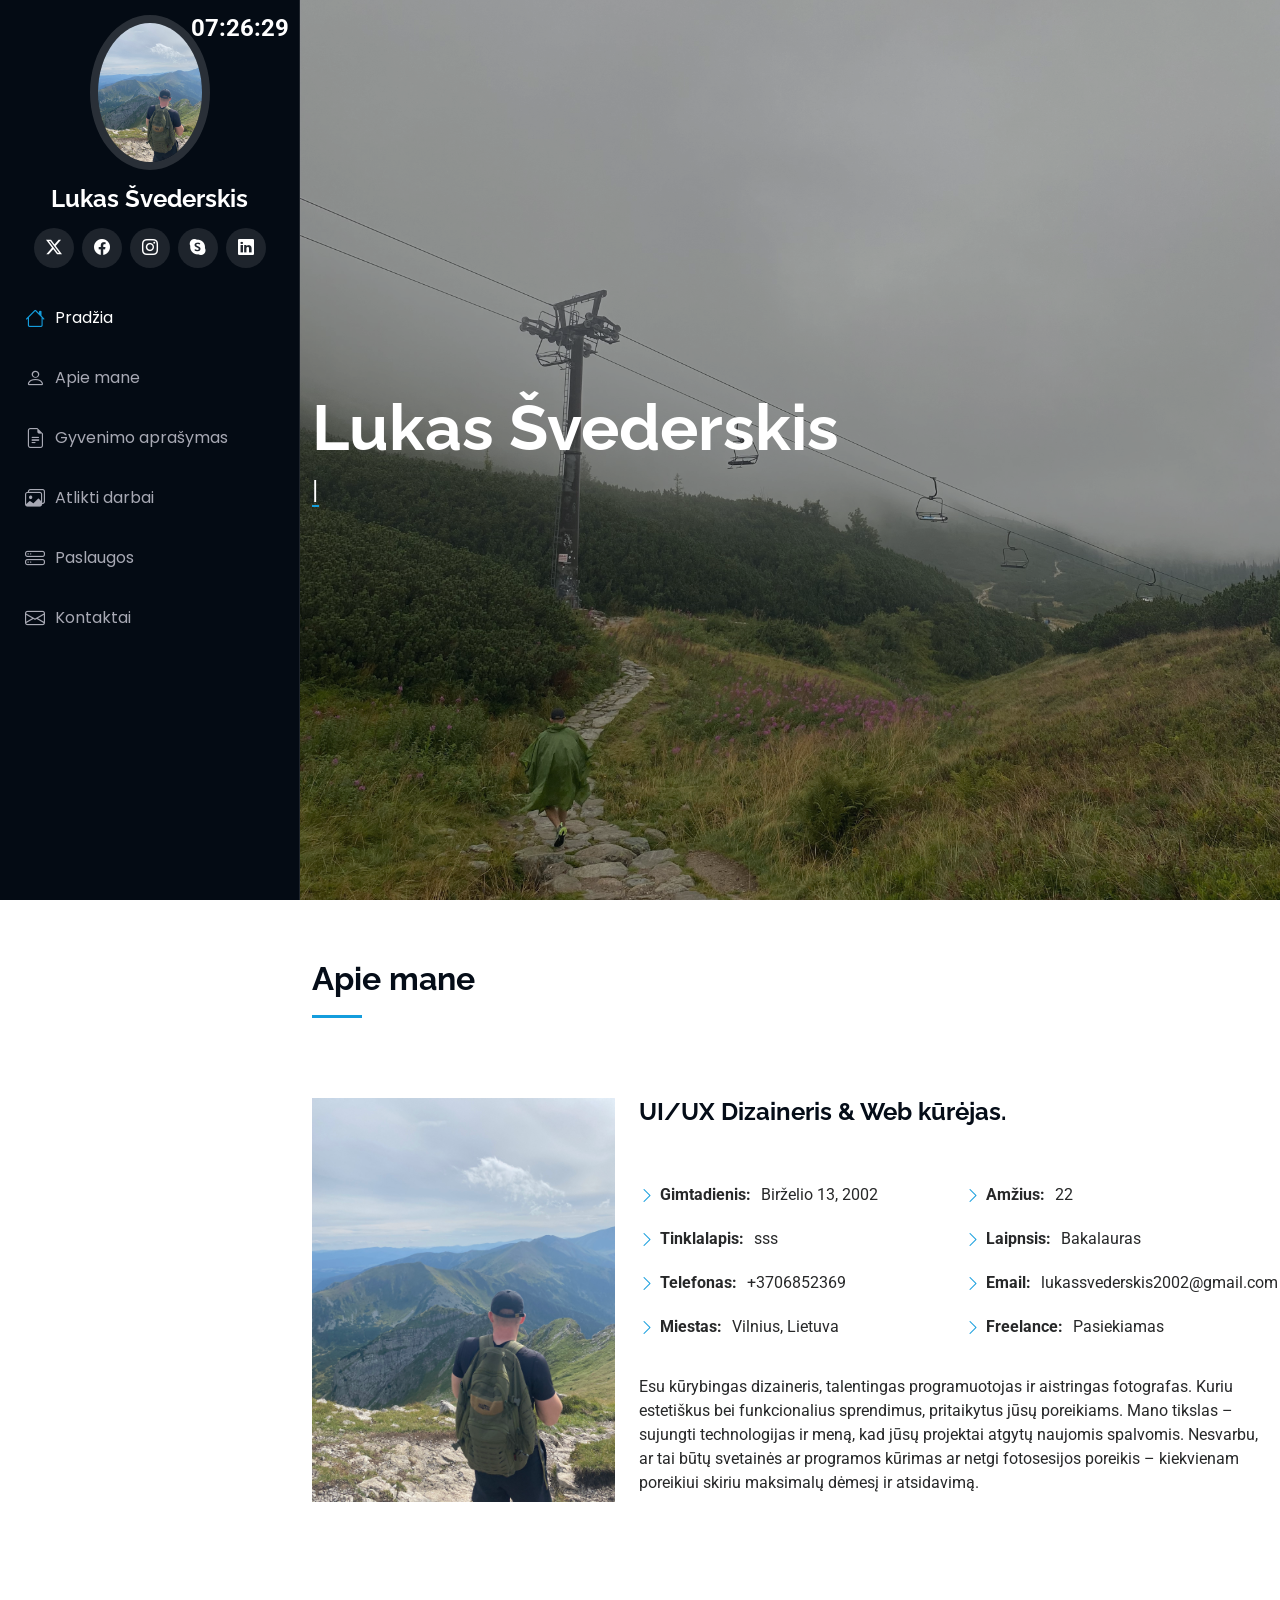
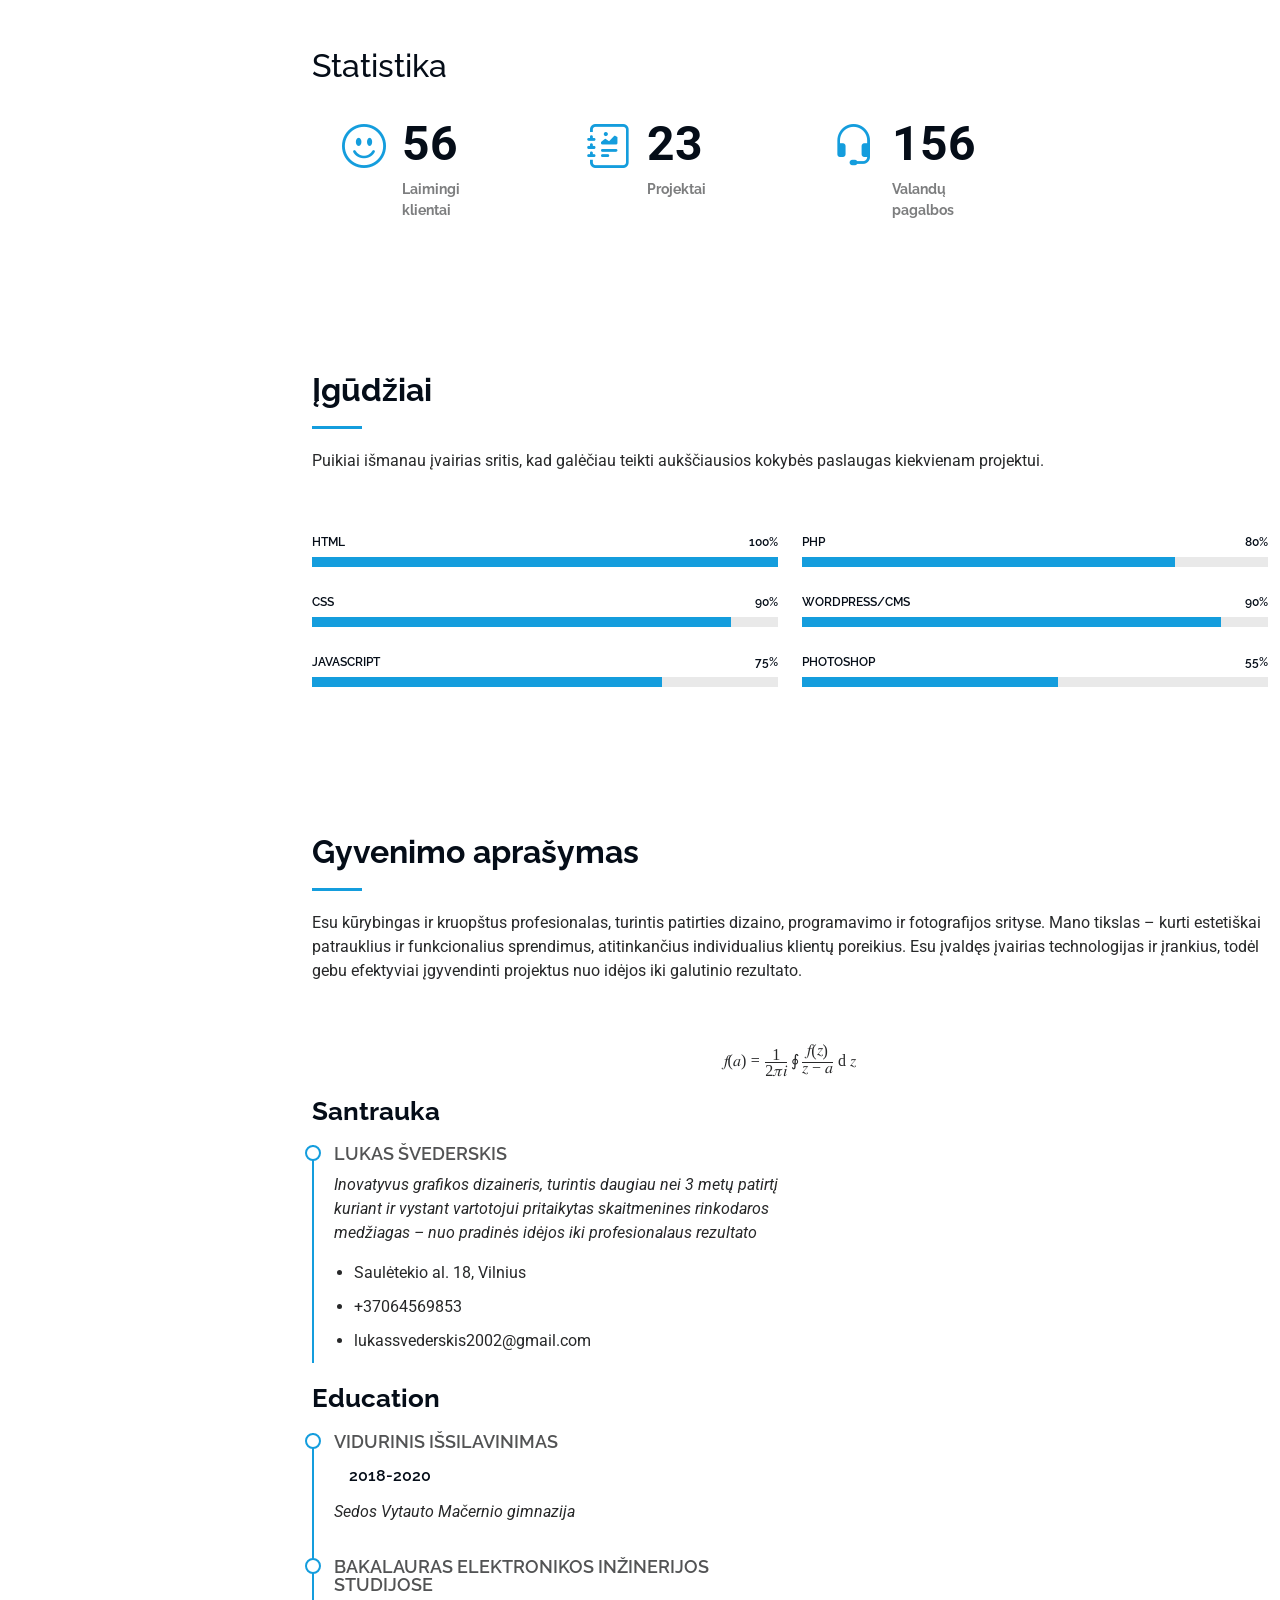
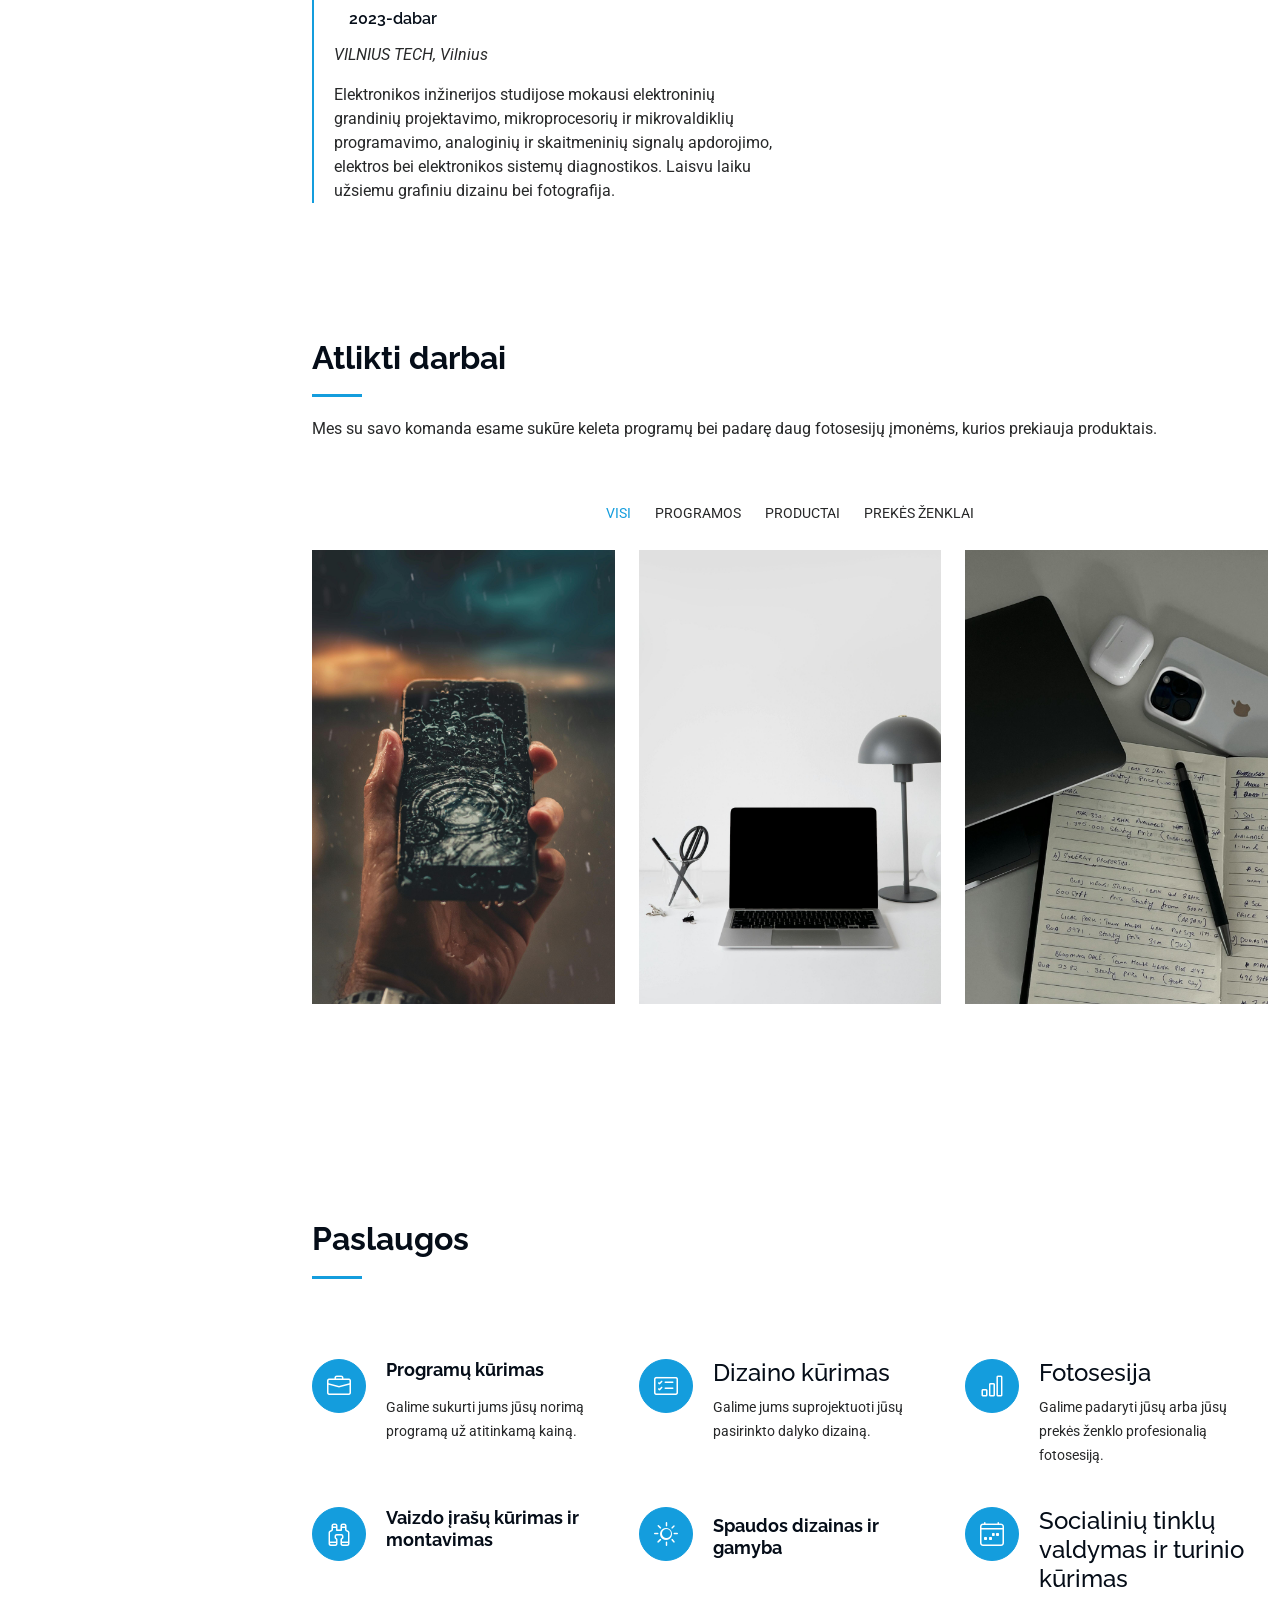
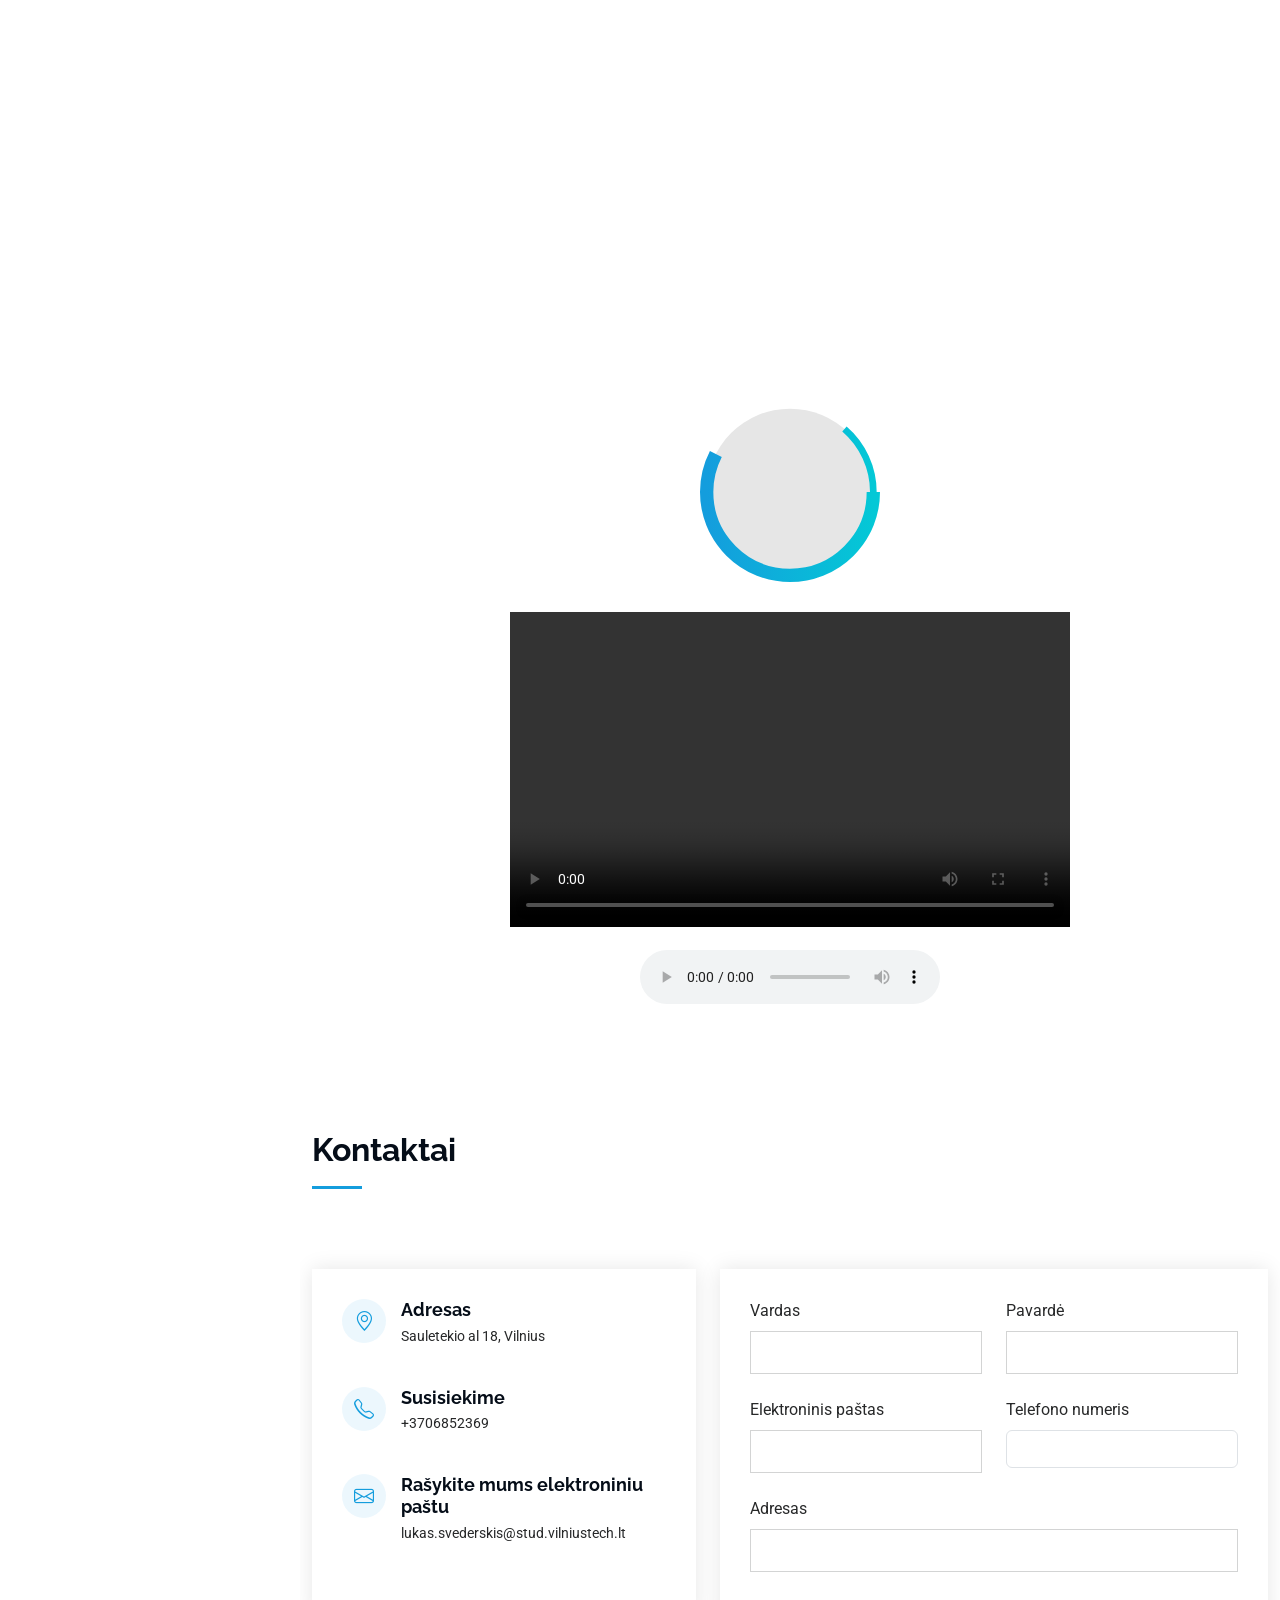
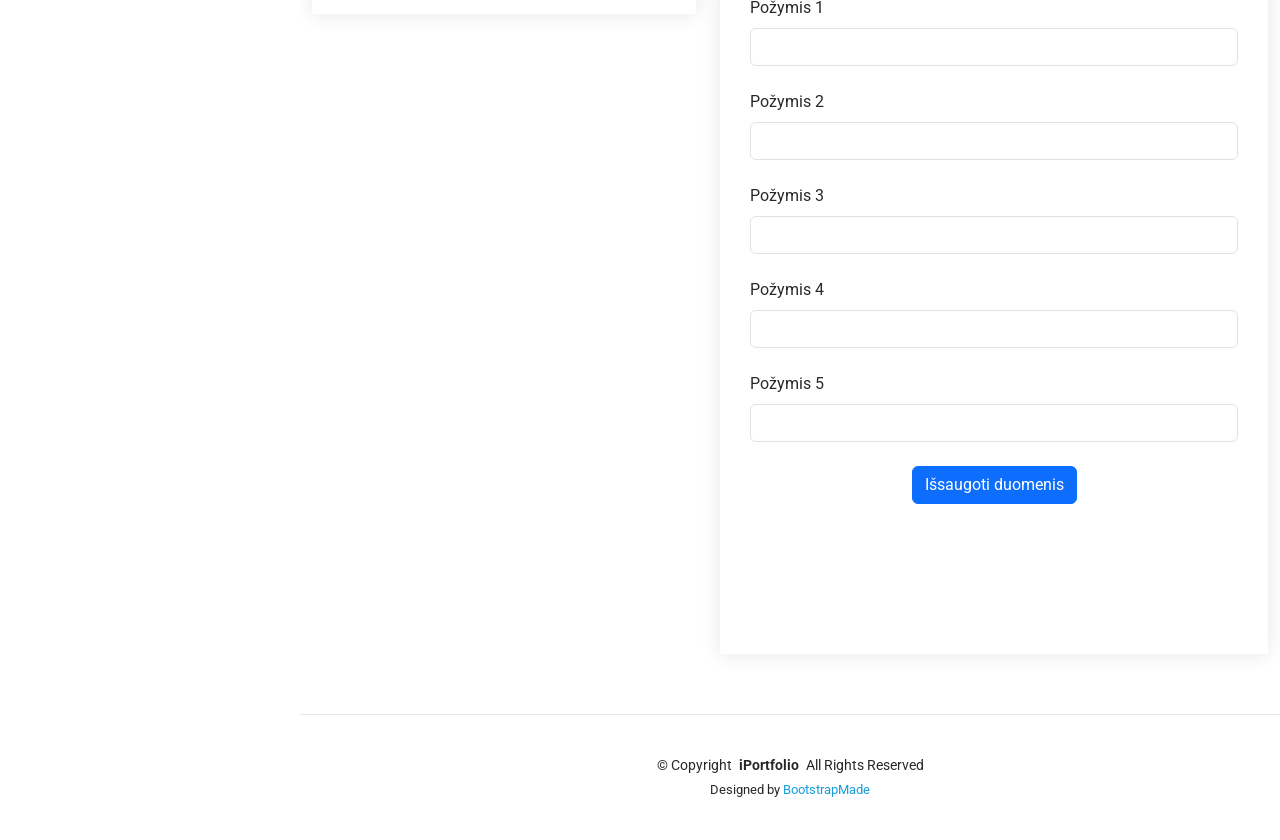
==== commit dfb1e4fb: "Update index.html" ====
--- a/index.html
+++ b/index.html
@@ -1,5 +1,5 @@
 <!DOCTYPE html>
-<html lang="en">
+<html lang="lt">
 
 <head>
   <meta charset="utf-8">
@@ -63,7 +63,6 @@
       <a href="#" class="google-plus"><i class="bi bi-skype"></i></a>
       <a href="#" class="linkedin"><i class="bi bi-linkedin"></i></a>
     </div>
-
     <nav id="navmenu" class="navmenu">
       <ul>
         <li><a href="#hero" class="active"><i class="bi bi-house navicon"></i>Pradžia</a></li>
@@ -139,9 +138,8 @@
     </section><!-- /About Section -->
     <!-- Stats Section -->
     <section id="stats" class="stats section">
-
-      <div class="container" data-aos="fade-up" data-aos-delay="100">
-
+      <div class="container"> <!-- Pagrindinis atstumo reguliatorius -->
+          <h2>Statistika</h2>
         <div class="row gy-4">
 
           <div class="col-lg-3 col-md-6">
@@ -483,7 +481,7 @@
           <div class="col-lg-4 col-md-6 service-item d-flex" data-aos="fade-up" data-aos-delay="200">
             <div class="icon flex-shrink-0"><i class="bi bi-card-checklist"></i></div>
             <div>
-              <h4>Dizaino kūrimas</a></h4>
+              <h4>Dizaino kūrimas</h4>
               <p class="description">Galime jums suprojektuoti jūsų pasirinkto dalyko dizainą.</p>
             </div>
           </div><!-- End Service Item -->
@@ -499,7 +497,6 @@
           <div class="col-lg-4 col-md-6 service-item d-flex" data-aos="fade-up" data-aos-delay="400">
             <div class="icon flex-shrink-0"><i class="bi bi-binoculars"></i></div>
             <div>
-              <h4></h4>
               <h4 class="title"><a>Vaizdo įrašų kūrimas ir montavimas</a></h4>
             </div>
           </div><!-- End Service Item -->
@@ -613,11 +610,7 @@
     </section><!-- /Services Section -->
           </div>
           <div class="swiper-pagination"></div>
-        </div>
-
-      </div>
-
-    </section><!-- /Testimonials Section -->
+    <!--</section>--><!-- CIA VA NUTRYNIAU/Testimonials Section -->
 
     <!-- Contact Section -->
     <section id="contact" class="contact section">
@@ -771,4 +764,4 @@
   <!--<script src="assets/js/tikrinimas.js"></script> -->
   </body>
 
-</html>+</html>
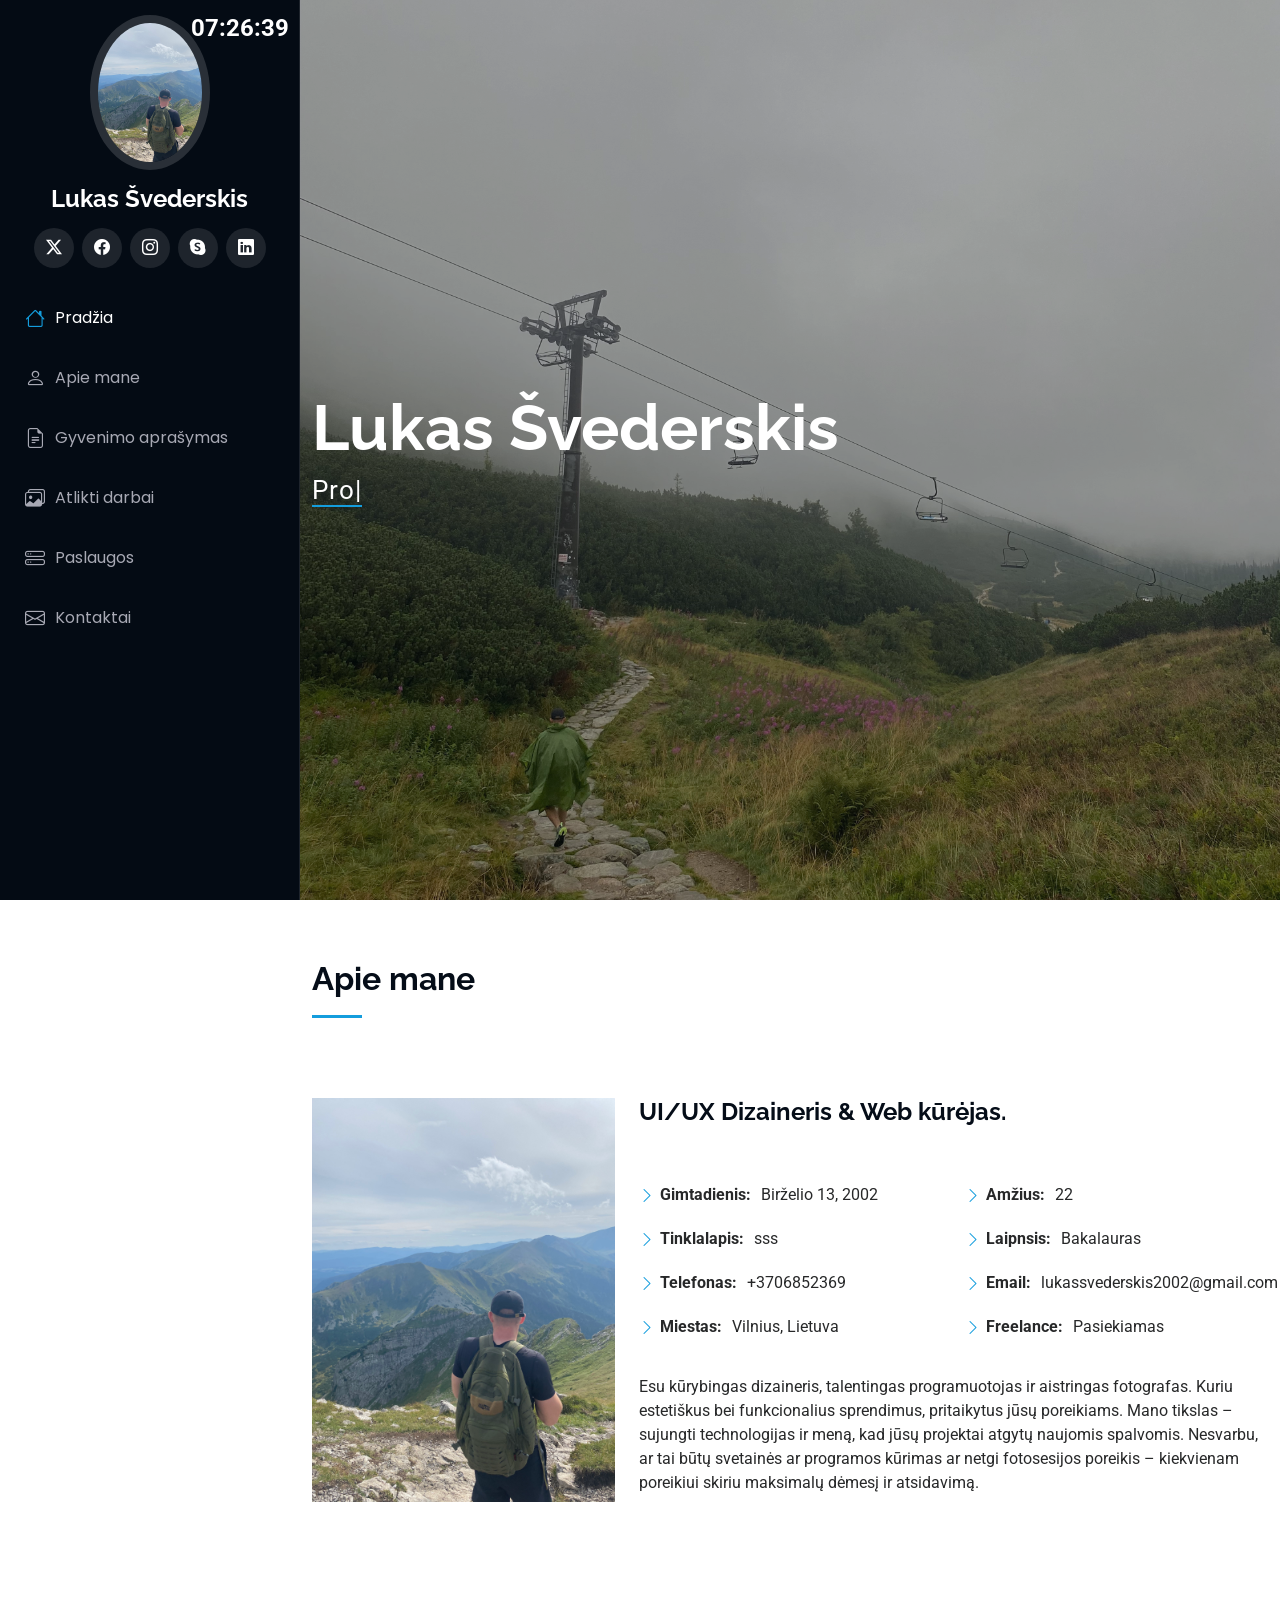
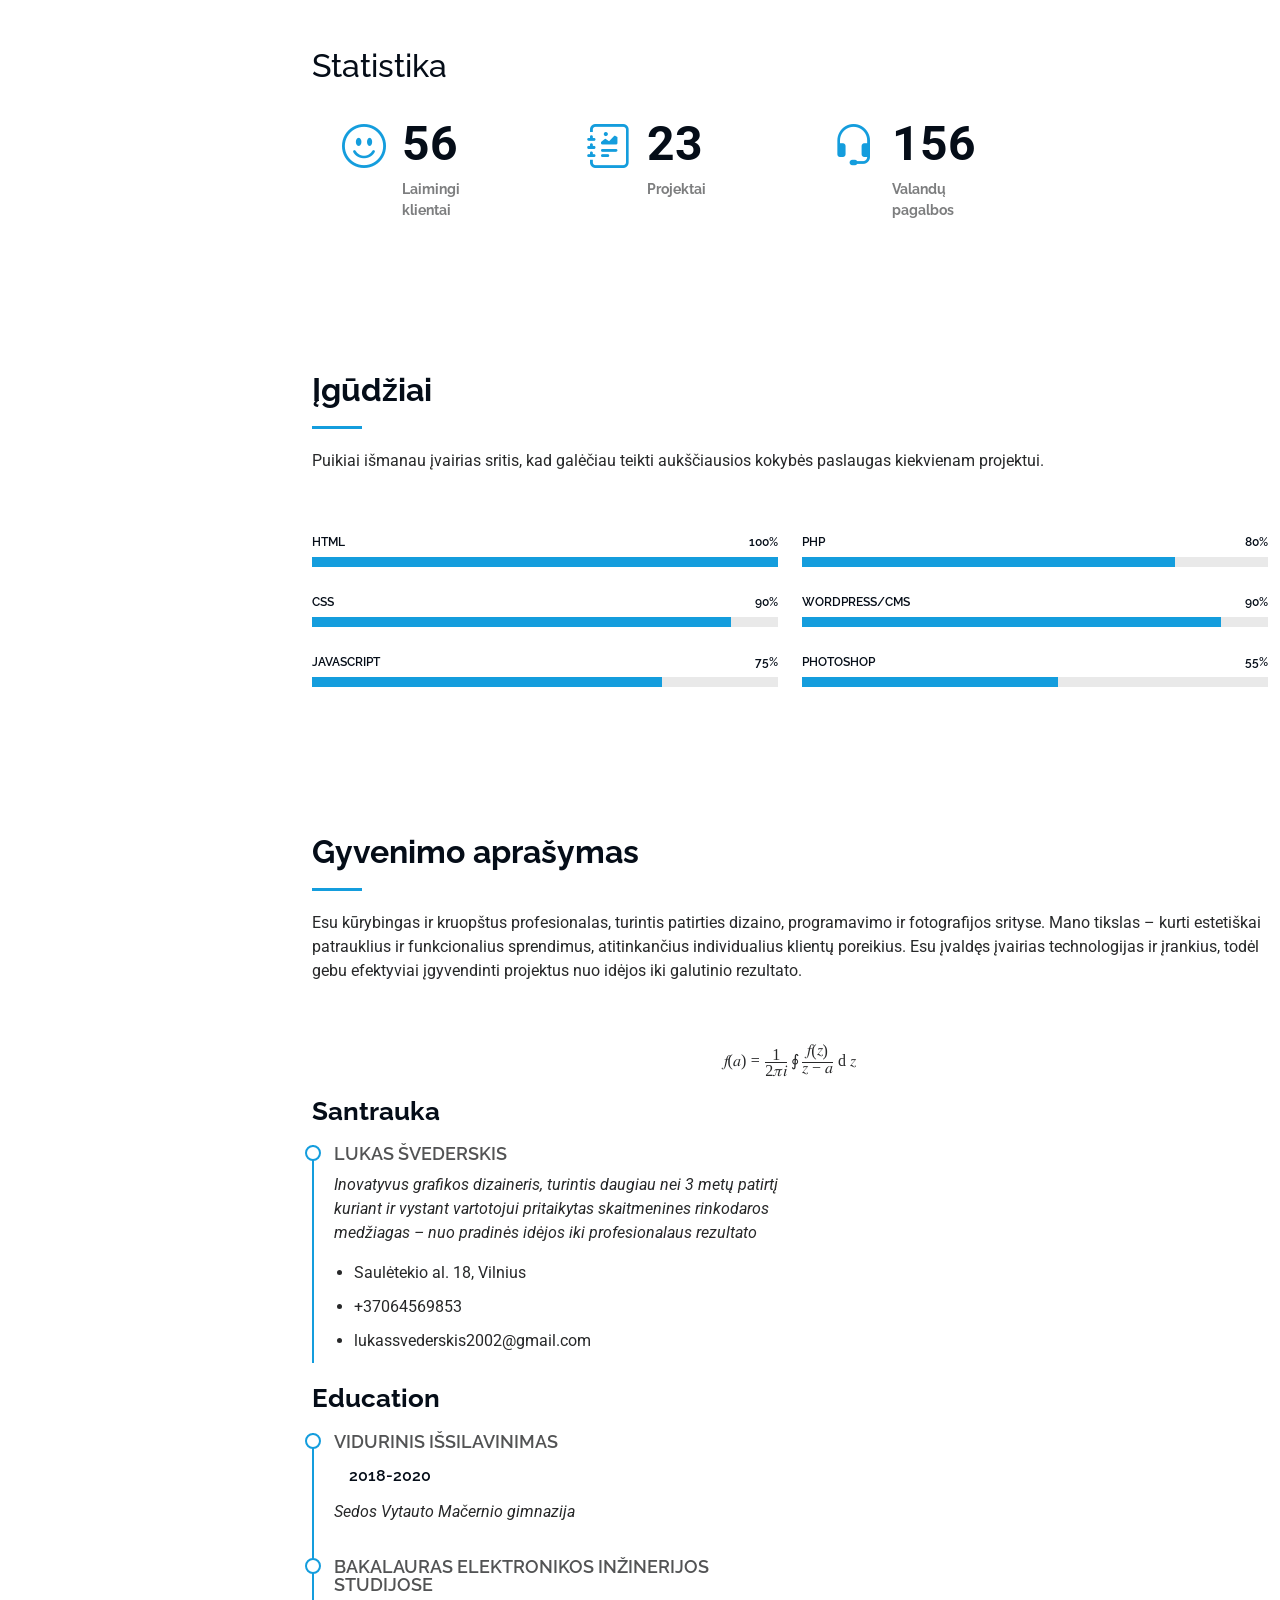
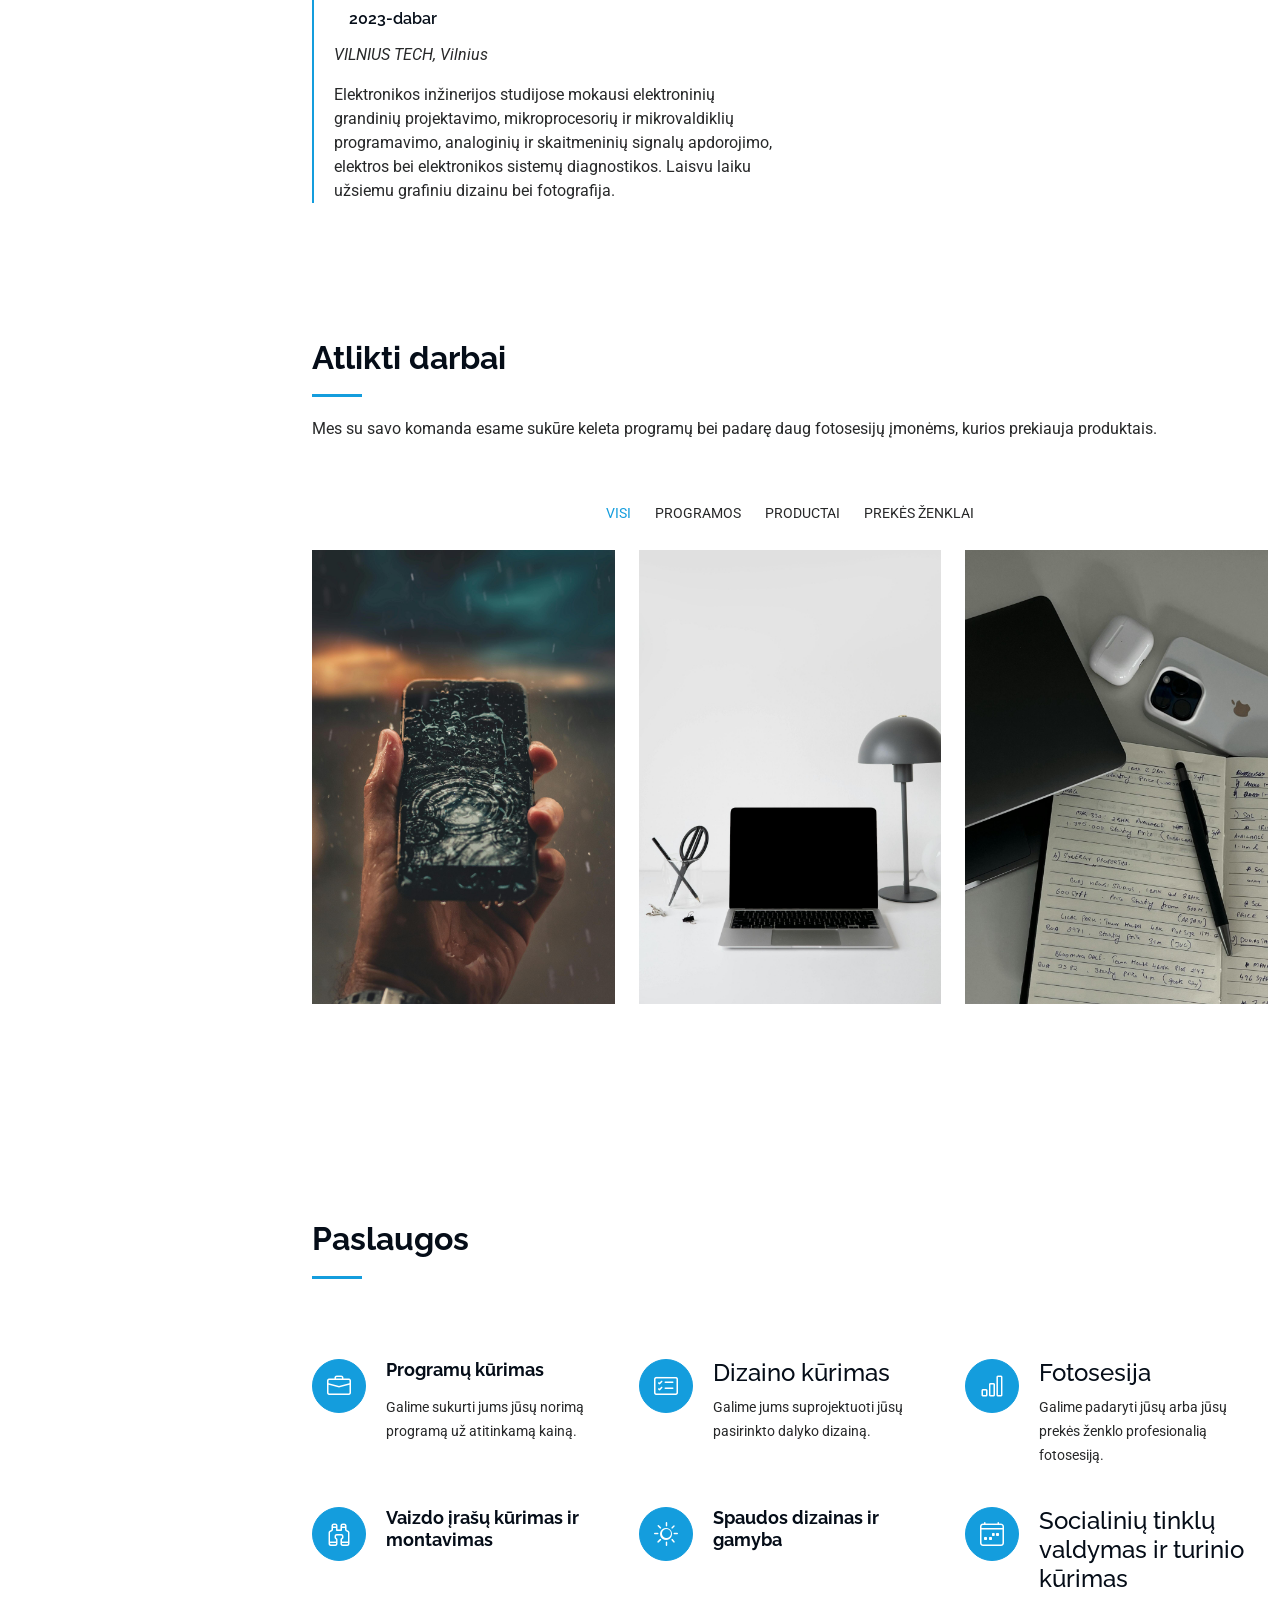
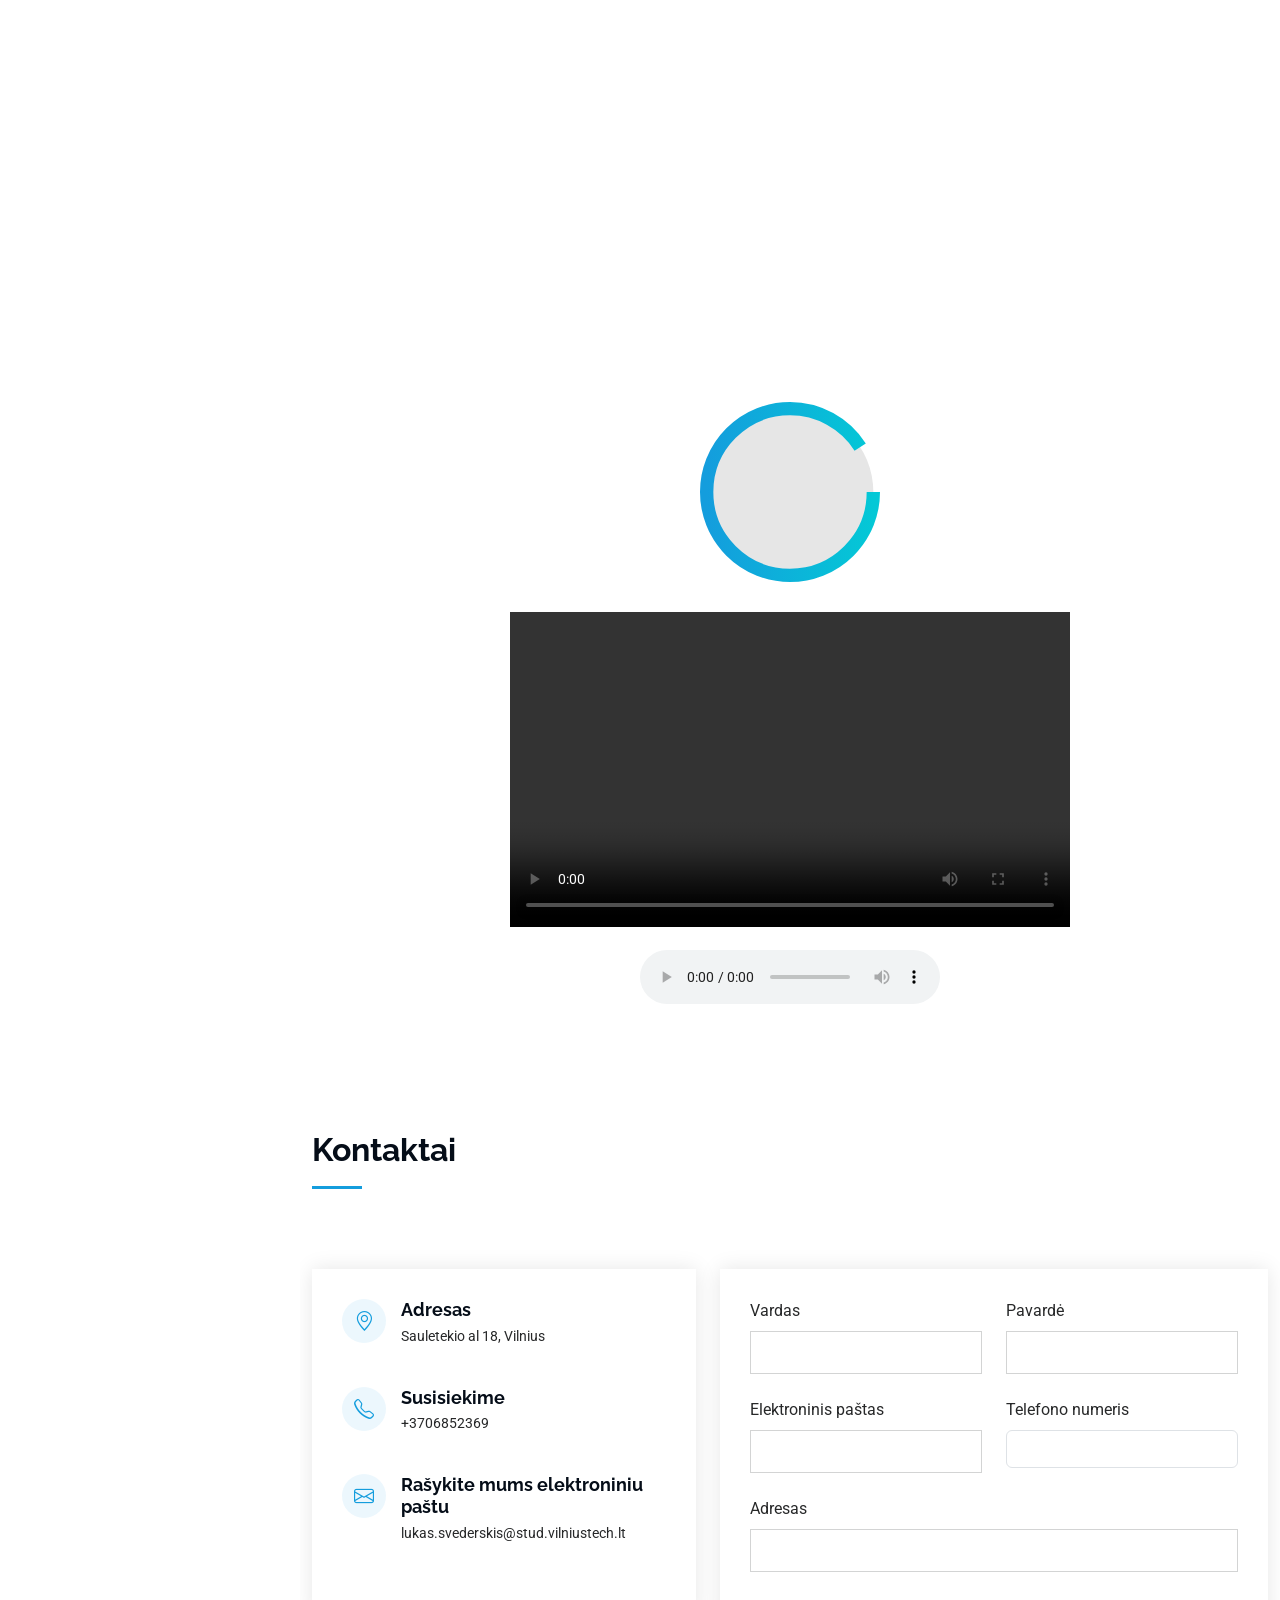
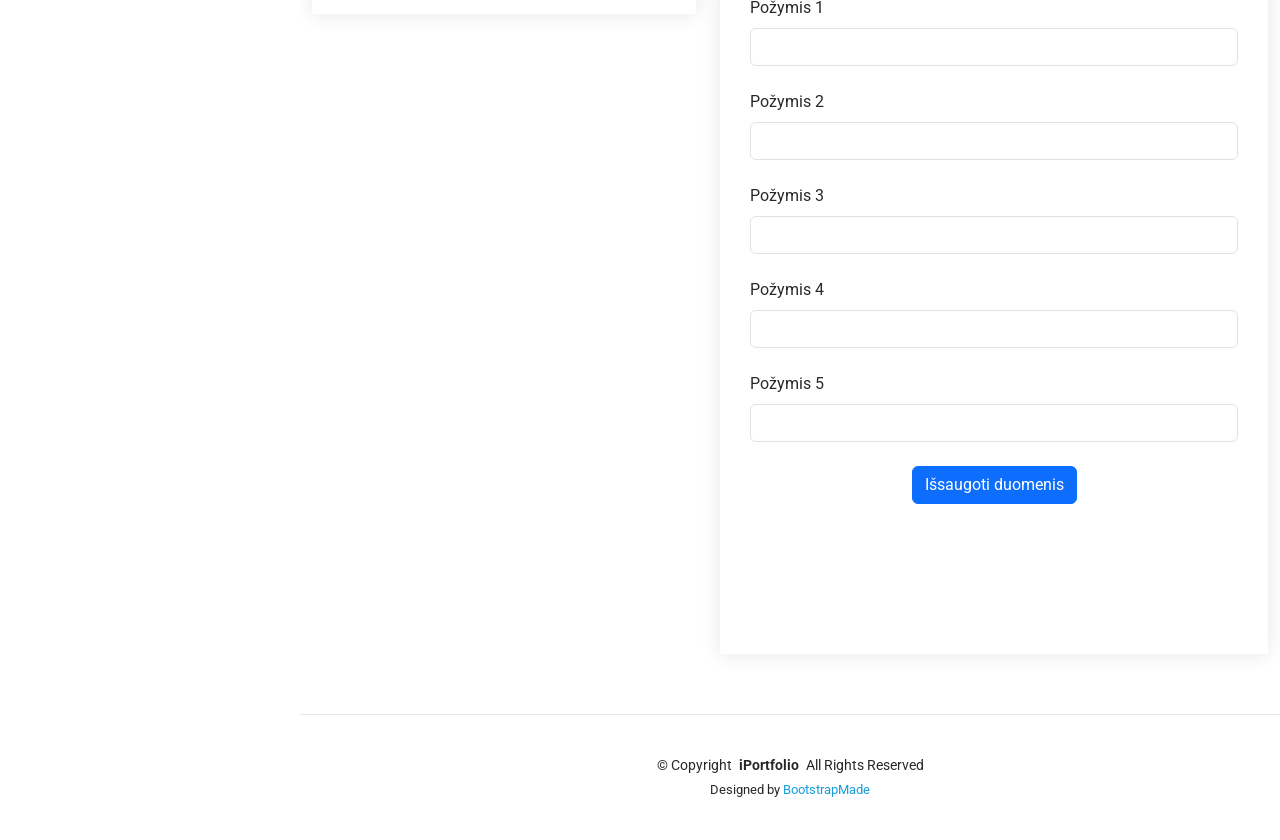
==== commit b52e8558: "Update index.html" ====
--- a/index.html
+++ b/index.html
@@ -504,7 +504,7 @@
           <div class="col-lg-4 col-md-6 service-item d-flex" data-aos="fade-up" data-aos-delay="500">
             <div class="icon flex-shrink-0"><i class="bi bi-brightness-high"></i></div>
             <div>
-              <h4></h4>
+
               <h4 class="title">Spaudos dizainas ir gamyba</h4>
             </div>
           </div><!-- End Service Item -->
@@ -521,17 +521,16 @@
         <!-- YouTube video integration -->
         <div class="row mt-5">
           <div class="col-12 text-center">
-            <iframe 
-              width="560" 
-              height="315" 
-              src="https://www.youtube.com/embed/HD13eq_Pmp8" 
-              title="YouTube video player" 
-              frameborder="0" 
-              allow="accelerometer; autoplay; clipboard-write; encrypted-media; gyroscope; picture-in-picture" 
-              allowfullscreen>
-            </iframe>
-          </div>
-        </div>
+              <iframe
+                  width="560"
+                  height="315"
+                  src="https://www.youtube.com/embed/HD13eq_Pmp8"
+                  title="YouTube video player"
+                  allow="accelerometer; autoplay; clipboard-write; encrypted-media; gyroscope; picture-in-picture"
+                  allowfullscreen>
+              </iframe>
+          </div>
+      </div>
         <!-- End YouTube video -->
 <!--11 lab-->
 <div class="animation-container">
@@ -608,7 +607,6 @@
       </div>
 
     </section><!-- /Services Section -->
-          </div>
           <div class="swiper-pagination"></div>
     <!--</section>--><!-- CIA VA NUTRYNIAU/Testimonials Section -->
 
